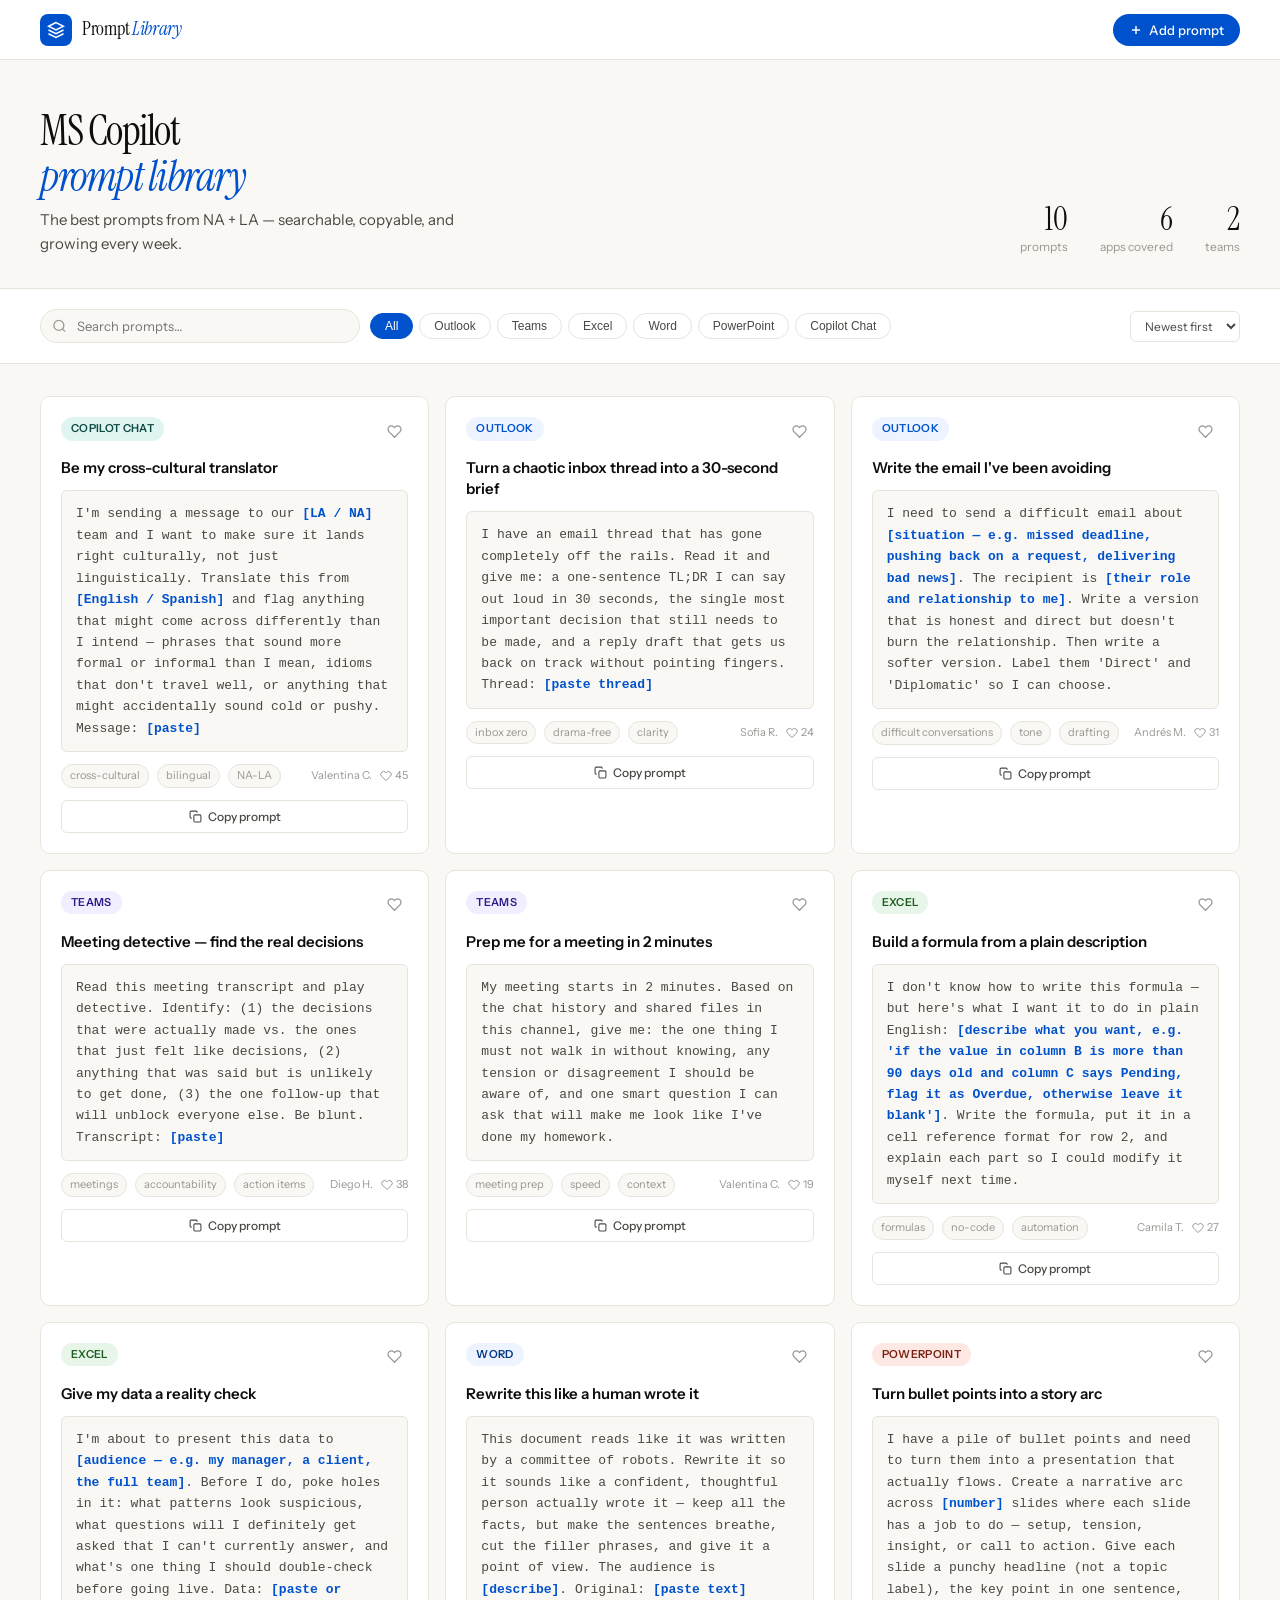
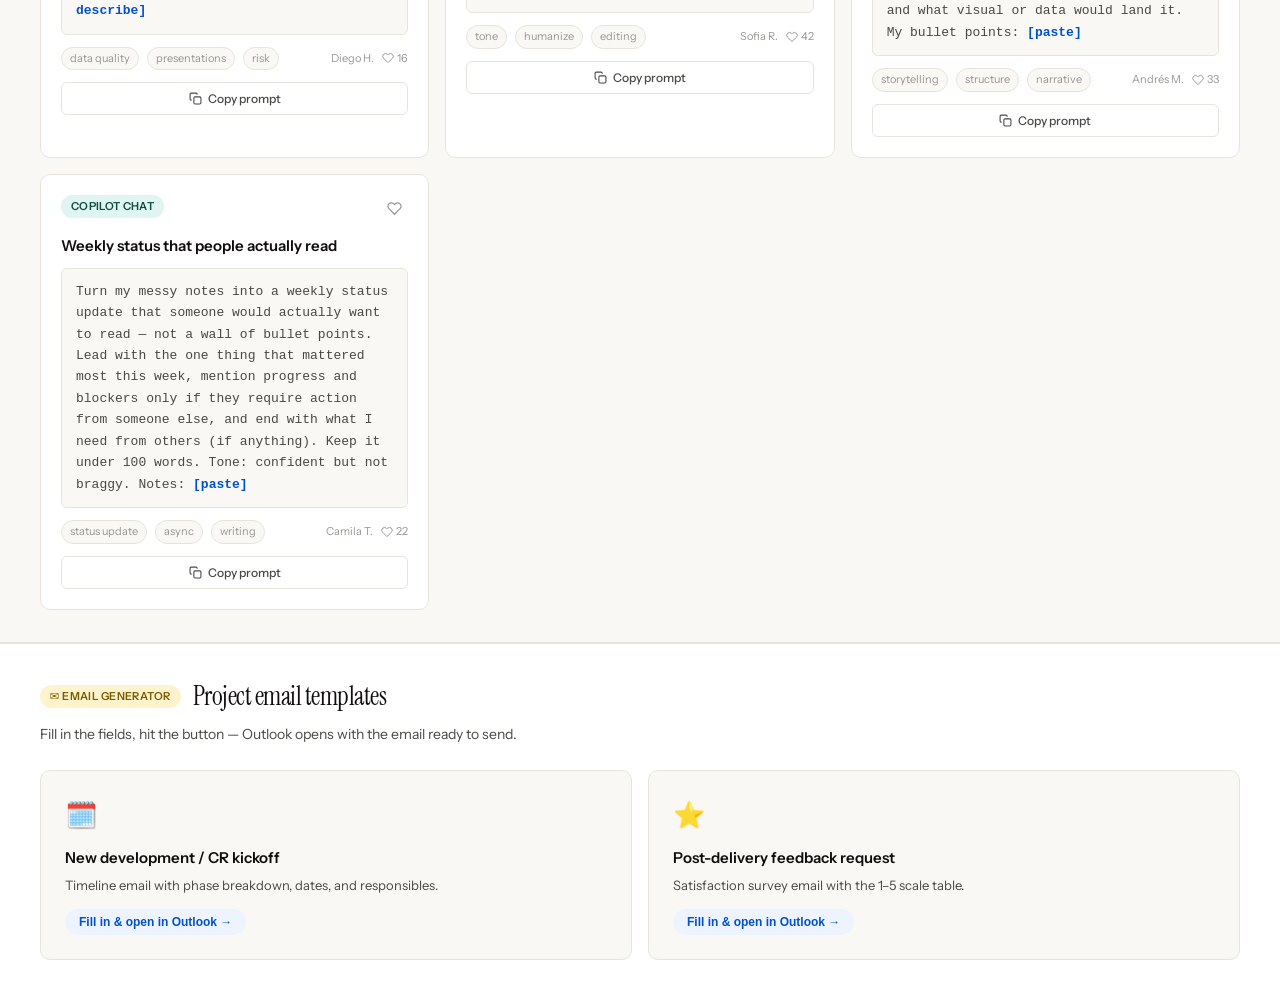
==== index.html @ 6ab53469 "Add files via upload" ====
<!DOCTYPE html>
<html lang="en">
<head>
<meta charset="UTF-8"/>
<meta name="viewport" content="width=device-width, initial-scale=1.0"/>
<title>Copilot Prompt Library</title>
<link rel="preconnect" href="https://fonts.googleapis.com"/>
<link href="https://fonts.googleapis.com/css2?family=Instrument+Serif:ital@0;1&family=Instrument+Sans:wght@400;500;600&display=swap" rel="stylesheet"/>
<style>
*,*::before,*::after{box-sizing:border-box;margin:0;padding:0}

:root{
  --ink:#0F0E0C;
  --ink2:#4A4844;
  --ink3:#9A9793;
  --paper:#FAF8F4;
  --card:#FFFFFF;
  --line:#E8E4DC;
  --accent:#0052CC;
  --accent-bg:#EEF4FF;
  --yellow:#FFF3CD;
  --yellow-ink:#7A5C00;
  --green:#E8F5E9;
  --green-ink:#1B5E20;
  --coral:#FDE8E4;
  --coral-ink:#7A1E10;
  --teal:#E0F4F1;
  --teal-ink:#0D4A42;
  --purple:#F0EEFF;
  --purple-ink:#2D1B8A;
  --serif:'Instrument Serif',Georgia,serif;
  --sans:'Instrument Sans',system-ui,sans-serif;
  --r:10px;
}

body{font-family:var(--sans);background:var(--paper);color:var(--ink);min-height:100vh;font-size:15px;line-height:1.6}

/* TOP BAR */
.topbar{
  display:flex;align-items:center;justify-content:space-between;
  padding:0 2.5rem;height:60px;
  background:var(--card);border-bottom:1px solid var(--line);
  position:sticky;top:0;z-index:50;
}
.logo{display:flex;align-items:center;gap:10px}
.logo-icon{
  width:32px;height:32px;background:var(--accent);border-radius:8px;
  display:flex;align-items:center;justify-content:center;
}
.logo-icon svg{width:18px;height:18px;fill:none;stroke:white;stroke-width:2}
.logo-name{font-family:var(--serif);font-size:19px;color:var(--ink);letter-spacing:-0.3px}
.logo-name em{font-style:italic;color:var(--accent)}
.topbar-right{display:flex;align-items:center;gap:10px}
.btn-add{
  display:flex;align-items:center;gap:6px;
  background:var(--accent);color:white;border:none;
  font-family:var(--sans);font-size:13px;font-weight:500;
  padding:8px 16px;border-radius:20px;cursor:pointer;
  transition:opacity 0.15s;
}
.btn-add:hover{opacity:0.88}
.btn-add svg{width:14px;height:14px;stroke:white;fill:none;stroke-width:2.5}

/* HERO */
.hero{
  padding:3rem 2.5rem 2rem;
  border-bottom:1px solid var(--line);
  display:flex;align-items:flex-end;justify-content:space-between;gap:2rem;flex-wrap:wrap;
}
.hero-text h1{
  font-family:var(--serif);font-size:42px;font-weight:400;
  color:var(--ink);letter-spacing:-1.5px;line-height:1.1;margin-bottom:8px;
}
.hero-text h1 em{font-style:italic;color:var(--accent)}
.hero-sub{font-size:15px;color:var(--ink2);max-width:460px;line-height:1.6}
.hero-stats{display:flex;gap:2rem;flex-shrink:0}
.stat{text-align:right}
.stat-n{font-family:var(--serif);font-size:32px;color:var(--ink);line-height:1}
.stat-l{font-size:12px;color:var(--ink3);margin-top:2px}

/* FILTERS */
.filters{
  display:flex;align-items:center;gap:10px;flex-wrap:wrap;
  padding:1.25rem 2.5rem;border-bottom:1px solid var(--line);
  background:var(--card);position:sticky;top:60px;z-index:40;
}
.search-wrap{position:relative;flex:1;min-width:200px;max-width:320px}
.search-wrap svg{position:absolute;left:12px;top:50%;transform:translateY(-50%);width:15px;height:15px;stroke:var(--ink3);fill:none;stroke-width:2;pointer-events:none}
.search-wrap input{
  width:100%;padding:8px 12px 8px 36px;
  background:var(--paper);border:1px solid var(--line);border-radius:20px;
  font-family:var(--sans);font-size:13px;color:var(--ink);outline:none;
  transition:border-color 0.15s;
}
.search-wrap input:focus{border-color:var(--accent)}
.filter-chips{display:flex;gap:6px;flex-wrap:wrap}
.chip{
  font-size:12px;font-weight:500;padding:5px 14px;border-radius:20px;
  border:1px solid var(--line);background:var(--card);color:var(--ink2);
  cursor:pointer;transition:all 0.12s;white-space:nowrap;
}
.chip:hover{border-color:var(--accent);color:var(--accent)}
.chip.active{background:var(--accent);color:white;border-color:var(--accent)}
.sort-wrap{margin-left:auto}
.sort-wrap select{
  font-family:var(--sans);font-size:12px;color:var(--ink2);
  border:1px solid var(--line);background:var(--card);
  padding:6px 10px;border-radius:6px;cursor:pointer;outline:none;
}

/* GRID */
.grid-wrap{padding:2rem 2.5rem}
.grid{display:grid;grid-template-columns:repeat(auto-fill,minmax(300px,1fr));gap:16px}
.empty{grid-column:1/-1;text-align:center;padding:4rem;color:var(--ink3);font-size:14px}

/* CARD */
.card{
  background:var(--card);border:1px solid var(--line);border-radius:var(--r);
  padding:1.25rem;display:flex;flex-direction:column;gap:12px;
  transition:border-color 0.15s,box-shadow 0.15s;
  animation:cardIn 0.25s ease both;
}
@keyframes cardIn{from{opacity:0;transform:translateY(8px)}to{opacity:1;transform:translateY(0)}}
.card:hover{border-color:#C5BFB5;box-shadow:0 4px 16px rgba(0,0,0,0.06)}

.card-top{display:flex;align-items:flex-start;justify-content:space-between;gap:8px}
.card-app{
  display:inline-flex;align-items:center;gap:5px;
  font-size:11px;font-weight:600;padding:3px 10px;border-radius:20px;
  letter-spacing:0.03em;text-transform:uppercase;
}
.card-actions{display:flex;gap:4px}
.icon-btn{
  width:28px;height:28px;border:none;background:none;cursor:pointer;border-radius:6px;
  display:flex;align-items:center;justify-content:center;color:var(--ink3);
  transition:background 0.12s,color 0.12s;
}
.icon-btn:hover{background:var(--paper);color:var(--ink)}
.icon-btn svg{width:15px;height:15px;stroke:currentColor;fill:none;stroke-width:2}
.icon-btn.liked svg{stroke:#E24B4A;fill:#E24B4A}

.card-title{font-size:15px;font-weight:600;color:var(--ink);line-height:1.4}

.prompt-box{
  background:var(--paper);border:1px solid var(--line);border-radius:6px;
  padding:12px 14px;font-size:13px;color:var(--ink2);line-height:1.65;
  font-family:'Courier New',monospace;position:relative;
}
.prompt-box .highlight{color:var(--accent);font-weight:600}

.card-meta{display:flex;align-items:center;gap:8px;flex-wrap:wrap}
.tag{font-size:11px;padding:2px 8px;border-radius:20px;background:var(--paper);color:var(--ink3);border:1px solid var(--line)}
.card-author{font-size:11px;color:var(--ink3);margin-left:auto}
.likes-count{font-size:11px;color:var(--ink3);display:flex;align-items:center;gap:3px}
.likes-count svg{width:12px;height:12px;stroke:var(--ink3);fill:none;stroke-width:2}

.copy-btn{
  width:100%;padding:8px;border:1px solid var(--line);background:none;
  font-family:var(--sans);font-size:12px;font-weight:500;color:var(--ink2);
  border-radius:6px;cursor:pointer;transition:all 0.12s;
  display:flex;align-items:center;justify-content:center;gap:6px;
}
.copy-btn:hover{background:var(--accent);color:white;border-color:var(--accent)}
.copy-btn svg{width:13px;height:13px;stroke:currentColor;fill:none;stroke-width:2}
.copy-btn.copied{background:var(--green);color:var(--green-ink);border-color:#A5D6A7}

/* APP COLORS */
.app-outlook{background:#EEF4FF;color:#0052CC}
.app-teams{background:#F0EEFF;color:#2D1B8A}
.app-excel{background:#E8F5E9;color:#1B5E20}
.app-word{background:#EEF4FF;color:#003580}
.app-copilot{background:var(--teal);color:var(--teal-ink)}
.app-powerpoint{background:var(--coral);color:var(--coral-ink)}

/* MODAL */
.overlay{
  display:none;position:fixed;inset:0;background:rgba(0,0,0,0.35);
  z-index:200;align-items:center;justify-content:center;padding:2rem;
}
.overlay.open{display:flex}
.modal{
  background:var(--card);border-radius:14px;padding:2rem;
  width:100%;max-width:540px;max-height:90vh;overflow-y:auto;
  animation:cardIn 0.2s ease;
}
.modal-header{display:flex;justify-content:space-between;align-items:flex-start;margin-bottom:1.5rem}
.modal-header h2{font-family:var(--serif);font-size:24px;font-weight:400;letter-spacing:-0.5px}
.close-btn{width:32px;height:32px;border:none;background:var(--paper);border-radius:8px;cursor:pointer;font-size:18px;color:var(--ink3);display:flex;align-items:center;justify-content:center}
.close-btn:hover{color:var(--ink)}
.form-row{margin-bottom:1rem}
.form-row label{display:block;font-size:12px;font-weight:600;color:var(--ink2);margin-bottom:5px;text-transform:uppercase;letter-spacing:0.05em}
.form-row input,.form-row select,.form-row textarea{
  width:100%;padding:10px 14px;
  border:1px solid var(--line);border-radius:8px;
  font-family:var(--sans);font-size:14px;color:var(--ink);
  background:var(--paper);outline:none;transition:border-color 0.15s;
}
.form-row input:focus,.form-row select:focus,.form-row textarea:focus{border-color:var(--accent)}
.form-row textarea{min-height:100px;resize:vertical;font-family:'Courier New',monospace;font-size:13px}
.form-hint{font-size:11px;color:var(--ink3);margin-top:4px}
.modal-footer{display:flex;justify-content:flex-end;gap:10px;margin-top:1.5rem}
.btn-cancel{background:none;border:1px solid var(--line);color:var(--ink2);font-family:var(--sans);font-size:13px;padding:9px 18px;border-radius:8px;cursor:pointer}
.btn-cancel:hover{background:var(--paper)}
.btn-submit{background:var(--accent);color:white;border:none;font-family:var(--sans);font-size:13px;font-weight:500;padding:9px 22px;border-radius:8px;cursor:pointer}
.btn-submit:hover{opacity:0.88}

/* EMAIL GENERATOR SECTION */
.gen-section{padding:2rem 2.5rem;border-top:2px solid var(--line);background:var(--card)}
.gen-header{display:flex;align-items:center;gap:12px;margin-bottom:6px}
.gen-badge{font-size:11px;font-weight:600;background:#FFF3CD;color:#7A5C00;padding:3px 10px;border-radius:20px;letter-spacing:0.04em;text-transform:uppercase}
.gen-header h2{font-family:var(--serif);font-size:26px;font-weight:400;letter-spacing:-0.5px}
.gen-sub{font-size:14px;color:var(--ink2);margin-bottom:1.5rem;max-width:560px}
.gen-cards{display:grid;grid-template-columns:repeat(auto-fit,minmax(260px,1fr));gap:16px}
.gen-card{border:1px solid var(--line);border-radius:10px;padding:1.5rem;cursor:pointer;transition:all 0.15s;background:var(--paper)}
.gen-card:hover{border-color:var(--accent);background:var(--accent-bg)}
.gen-card-icon{font-size:26px;margin-bottom:10px}
.gen-card-title{font-size:15px;font-weight:600;color:var(--ink);margin-bottom:5px}
.gen-card-desc{font-size:13px;color:var(--ink2);line-height:1.55;margin-bottom:14px}
.gen-trigger{display:inline-flex;align-items:center;gap:6px;font-size:12px;font-weight:600;color:var(--accent);background:var(--accent-bg);border:none;padding:6px 14px;border-radius:20px;cursor:pointer}
.wizard-steps{display:flex;gap:6px;margin-bottom:1.5rem}
.wstep{flex:1;height:3px;border-radius:3px;background:var(--line);transition:background 0.2s}
.wstep.done{background:var(--accent)}
.wstep.active{background:var(--accent);opacity:0.55}
.step-panel{display:none}.step-panel.active{display:block}
.step-label{font-size:11px;font-weight:600;color:var(--ink3);text-transform:uppercase;letter-spacing:0.06em;margin-bottom:1rem}
.days-grid{display:grid;grid-template-columns:repeat(2,1fr);gap:10px;margin-bottom:1rem}
.days-row{display:flex;flex-direction:column;gap:4px}
.days-row label{font-size:12px;font-weight:600;color:var(--ink2)}
.days-row input,.wiz-input{padding:8px 12px;border:1px solid var(--line);border-radius:8px;font-family:var(--sans);font-size:14px;color:var(--ink);background:var(--paper);outline:none;width:100%}
.days-row input:focus,.wiz-input:focus{border-color:var(--accent)}
.preview-box{background:var(--paper);border:1px solid var(--line);border-radius:8px;padding:1.25rem;font-size:12px;line-height:1.75;color:var(--ink2);max-height:300px;overflow-y:auto;white-space:pre-wrap;font-family:'Courier New',monospace}
.wiz-nav{display:flex;justify-content:space-between;align-items:center;margin-top:1.25rem;gap:8px}
.btn-back{background:none;border:1px solid var(--line);color:var(--ink2);font-family:var(--sans);font-size:13px;padding:8px 16px;border-radius:8px;cursor:pointer}
.btn-next{background:var(--accent);color:white;border:none;font-family:var(--sans);font-size:13px;font-weight:500;padding:8px 20px;border-radius:8px;cursor:pointer}
.btn-copy-email{background:#1D6F42;color:white;border:none;font-family:var(--sans);font-size:13px;font-weight:500;padding:8px 20px;border-radius:8px;cursor:pointer;display:flex;align-items:center;gap:6px}
.rgroup{margin-bottom:10px}
.rgroup label{font-size:12px;font-weight:600;color:var(--ink2);display:block;margin-bottom:4px}
.rgroup input{width:100%;padding:8px 12px;border:1px solid var(--line);border-radius:8px;font-family:var(--sans);font-size:13px;color:var(--ink);background:var(--paper);outline:none}
.rgroup input:focus{border-color:var(--accent)}
.form-row-inline{display:grid;grid-template-columns:1fr 1fr;gap:10px}
@media(max-width:640px){
  .topbar,.hero,.filters,.grid-wrap,.gen-section{padding-left:1.25rem;padding-right:1.25rem}
  .hero-stats{display:none}
  .hero-text h1{font-size:30px}
}
</style>
</head>
<body>

<!-- TOP BAR -->
<header class="topbar">
  <div class="logo">
    <div class="logo-icon">
      <svg viewBox="0 0 24 24"><path d="M12 2L2 7l10 5 10-5-10-5zM2 17l10 5 10-5M2 12l10 5 10-5"/></svg>
    </div>
    <span class="logo-name">Prompt <em>Library</em></span>
  </div>
  <div class="topbar-right">
    <button class="btn-add" id="add-btn">
      <svg viewBox="0 0 24 24"><line x1="12" y1="5" x2="12" y2="19"/><line x1="5" y1="12" x2="19" y2="12"/></svg>
      Add prompt
    </button>
  </div>
</header>

<!-- HERO -->
<div class="hero">
  <div class="hero-text">
    <h1>MS Copilot<br><em>prompt library</em></h1>
    <p class="hero-sub">The best prompts from NA + LA — searchable, copyable, and growing every week.</p>
  </div>
  <div class="hero-stats">
    <div class="stat"><div class="stat-n" id="stat-total">0</div><div class="stat-l">prompts</div></div>
    <div class="stat"><div class="stat-n" id="stat-apps">6</div><div class="stat-l">apps covered</div></div>
    <div class="stat"><div class="stat-n" id="stat-team">2</div><div class="stat-l">teams</div></div>
  </div>
</div>

<!-- FILTERS -->
<div class="filters">
  <div class="search-wrap">
    <svg viewBox="0 0 24 24"><circle cx="11" cy="11" r="8"/><line x1="21" y1="21" x2="16.65" y2="16.65"/></svg>
    <input type="text" id="search" placeholder="Search prompts…"/>
  </div>
  <div class="filter-chips" id="chips">
    <button class="chip active" data-filter="all">All</button>
    <button class="chip" data-filter="Outlook">Outlook</button>
    <button class="chip" data-filter="Teams">Teams</button>
    <button class="chip" data-filter="Excel">Excel</button>
    <button class="chip" data-filter="Word">Word</button>
    <button class="chip" data-filter="PowerPoint">PowerPoint</button>
    <button class="chip" data-filter="Copilot Chat">Copilot Chat</button>
  </div>
  <div class="sort-wrap">
    <select id="sort">
      <option value="newest">Newest first</option>
      <option value="popular">Most liked</option>
    </select>
  </div>
</div>

<!-- GRID -->
<div class="grid-wrap">
  <div class="grid" id="grid"></div>
</div>


<!-- EMAIL GENERATOR -->
<div class="gen-section">
  <div class="gen-header">
    <span class="gen-badge">✉ Email Generator</span>
    <h2>Project email templates</h2>
  </div>
  <p class="gen-sub">Fill in the fields, hit the button — Outlook opens with the email ready to send.</p>
  <div class="gen-cards">
    <div class="gen-card">
      <div class="gen-card-icon">🗓️</div>
      <div class="gen-card-title">New development / CR kickoff</div>
      <div class="gen-card-desc">Timeline email with phase breakdown, dates, and responsibles.</div>
      <button class="gen-trigger" onclick="openEmailForm('kickoff')">Fill in &amp; open in Outlook →</button>
    </div>
    <div class="gen-card">
      <div class="gen-card-icon">⭐</div>
      <div class="gen-card-title">Post-delivery feedback request</div>
      <div class="gen-card-desc">Satisfaction survey email with the 1–5 scale table.</div>
      <button class="gen-trigger" onclick="openEmailForm('feedback')">Fill in &amp; open in Outlook →</button>
    </div>
  </div>
</div>

<!-- EMAIL FORM OVERLAY -->
<div class="overlay" id="email-overlay">
  <div class="modal" style="max-width:600px">
    <div class="modal-header">
      <h2 id="eform-title">Email details</h2>
      <button class="close-btn" onclick="closeEmailForm()">✕</button>
    </div>
    <div id="eform-body"></div>
    <div class="modal-footer" style="justify-content:space-between;align-items:center">
      <span id="eform-hint" style="font-size:12px;color:var(--ink3)">Opens Outlook with the email pre-filled</span>
      <div style="display:flex;gap:8px">
        <button class="btn-cancel" onclick="closeEmailForm()">Cancel</button>
        <button class="btn-submit" id="eform-submit" onclick="launchEmail()">
          <svg viewBox="0 0 24 24" style="width:14px;height:14px;stroke:white;fill:none;stroke-width:2;vertical-align:-2px;margin-right:4px"><path d="M4 4h16c1.1 0 2 .9 2 2v12c0 1.1-.9 2-2 2H4c-1.1 0-2-.9-2-2V6c0-1.1.9-2 2-2z"/><polyline points="22,6 12,13 2,6"/></svg>
          Open in Outlook
        </button>
      </div>
    </div>
  </div>
</div>

<!-- MODAL -->
<div class="overlay" id="overlay">
  <div class="modal">
    <div class="modal-header">
      <h2>Share a prompt</h2>
      <button class="close-btn" id="close-modal">✕</button>
    </div>
    <div class="form-row">
      <label>Title</label>
      <input id="f-title" placeholder="e.g. Summarize long email thread"/>
    </div>
    <div class="form-row">
      <label>App</label>
      <select id="f-app">
        <option>Outlook</option>
        <option>Teams</option>
        <option>Excel</option>
        <option>Word</option>
        <option>PowerPoint</option>
        <option>Copilot Chat</option>
      </select>
    </div>
    <div class="form-row">
      <label>The prompt</label>
      <textarea id="f-prompt" placeholder="Paste or type your prompt here…"></textarea>
      <div class="form-hint">Tip: use [brackets] for the parts others should customize</div>
    </div>
    <div class="form-row">
      <label>Tags (comma separated)</label>
      <input id="f-tags" placeholder="e.g. email, summary, async"/>
    </div>
    <div class="form-row">
      <label>Your name</label>
      <input id="f-author" placeholder="First name or initials"/>
    </div>
    <div class="modal-footer">
      <button class="btn-cancel" id="cancel-btn">Cancel</button>
      <button class="btn-submit" id="submit-btn">Add to library</button>
    </div>
  </div>
</div>

<script>
const APP_CLASSES = {
  'Outlook':'app-outlook','Teams':'app-teams','Excel':'app-excel',
  'Word':'app-word','Copilot Chat':'app-copilot','PowerPoint':'app-powerpoint'
};

let prompts = [
  {id:1,title:"Turn a chaotic inbox thread into a 30-second brief",app:"Outlook",prompt:"I have an email thread that has gone completely off the rails. Read it and give me: a one-sentence TL;DR I can say out loud in 30 seconds, the single most important decision that still needs to be made, and a reply draft that gets us back on track without pointing fingers. Thread: [paste thread]",tags:["inbox zero","drama-free","clarity"],author:"Sofia R.",likes:24,date:"2025-05-15"},
  {id:2,title:"Write the email I've been avoiding",app:"Outlook",prompt:"I need to send a difficult email about [situation — e.g. missed deadline, pushing back on a request, delivering bad news]. The recipient is [their role and relationship to me]. Write a version that is honest and direct but doesn't burn the relationship. Then write a softer version. Label them 'Direct' and 'Diplomatic' so I can choose.",tags:["difficult conversations","tone","drafting"],author:"Andrés M.",likes:31,date:"2025-05-14"},
  {id:3,title:"Meeting detective — find the real decisions",app:"Teams",prompt:"Read this meeting transcript and play detective. Identify: (1) the decisions that were actually made vs. the ones that just felt like decisions, (2) anything that was said but is unlikely to get done, (3) the one follow-up that will unblock everyone else. Be blunt. Transcript: [paste]",tags:["meetings","accountability","action items"],author:"Diego H.",likes:38,date:"2025-05-13"},
  {id:4,title:"Prep me for a meeting in 2 minutes",app:"Teams",prompt:"My meeting starts in 2 minutes. Based on the chat history and shared files in this channel, give me: the one thing I must not walk in without knowing, any tension or disagreement I should be aware of, and one smart question I can ask that will make me look like I've done my homework.",tags:["meeting prep","speed","context"],author:"Valentina C.",likes:19,date:"2025-05-12"},
  {id:5,title:"Build a formula from a plain description",app:"Excel",prompt:"I don't know how to write this formula — but here's what I want it to do in plain English: [describe what you want, e.g. 'if the value in column B is more than 90 days old and column C says Pending, flag it as Overdue, otherwise leave it blank']. Write the formula, put it in a cell reference format for row 2, and explain each part so I could modify it myself next time.",tags:["formulas","no-code","automation"],author:"Camila T.",likes:27,date:"2025-05-11"},
  {id:6,title:"Give my data a reality check",app:"Excel",prompt:"I'm about to present this data to [audience — e.g. my manager, a client, the full team]. Before I do, poke holes in it: what patterns look suspicious, what questions will I definitely get asked that I can't currently answer, and what's one thing I should double-check before going live. Data: [paste or describe]",tags:["data quality","presentations","risk"],author:"Diego H.",likes:16,date:"2025-05-10"},
  {id:7,title:"Rewrite this like a human wrote it",app:"Word",prompt:"This document reads like it was written by a committee of robots. Rewrite it so it sounds like a confident, thoughtful person actually wrote it — keep all the facts, but make the sentences breathe, cut the filler phrases, and give it a point of view. The audience is [describe]. Original: [paste text]",tags:["tone","humanize","editing"],author:"Sofia R.",likes:42,date:"2025-05-09"},
  {id:8,title:"Turn bullet points into a story arc",app:"PowerPoint",prompt:"I have a pile of bullet points and need to turn them into a presentation that actually flows. Create a narrative arc across [number] slides where each slide has a job to do — setup, tension, insight, or call to action. Give each slide a punchy headline (not a topic label), the key point in one sentence, and what visual or data would land it. My bullet points: [paste]",tags:["storytelling","structure","narrative"],author:"Andrés M.",likes:33,date:"2025-05-08"},
  {id:9,title:"Be my cross-cultural translator",app:"Copilot Chat",prompt:"I'm sending a message to our [LA / NA] team and I want to make sure it lands right culturally, not just linguistically. Translate this from [English / Spanish] and flag anything that might come across differently than I intend — phrases that sound more formal or informal than I mean, idioms that don't travel well, or anything that might accidentally sound cold or pushy. Message: [paste]",tags:["cross-cultural","bilingual","NA-LA"],author:"Valentina C.",likes:45,date:"2025-05-16"},
  {id:10,title:"Weekly status that people actually read",app:"Copilot Chat",prompt:"Turn my messy notes into a weekly status update that someone would actually want to read — not a wall of bullet points. Lead with the one thing that mattered most this week, mention progress and blockers only if they require action from someone else, and end with what I need from others (if anything). Keep it under 100 words. Tone: confident but not braggy. Notes: [paste]",tags:["status update","async","writing"],author:"Camila T.",likes:22,date:"2025-05-07"},
];

let liked = new Set();
let activeFilter = 'all';
let searchQuery = '';
let sortOrder = 'newest';
let nextId = 100;

function appClass(app){ return APP_CLASSES[app] || 'app-copilot'; }

function highlightPrompt(text){
  return text.replace(/\[([^\]]+)\]/g, '<span class="highlight">[$1]</span>');
}

function filtered(){
  let list = [...prompts];
  if(activeFilter !== 'all') list = list.filter(p => p.app === activeFilter);
  if(searchQuery){
    const q = searchQuery.toLowerCase();
    list = list.filter(p =>
      p.title.toLowerCase().includes(q) ||
      p.prompt.toLowerCase().includes(q) ||
      p.tags.some(t => t.toLowerCase().includes(q)) ||
      p.app.toLowerCase().includes(q)
    );
  }
  if(sortOrder === 'popular') list.sort((a,b) => b.likes - a.likes);
  else list.sort((a,b) => new Date(b.date) - new Date(a.date));
  return list;
}

function render(){
  const list = filtered();
  const grid = document.getElementById('grid');
  document.getElementById('stat-total').textContent = prompts.length;

  if(!list.length){
    grid.innerHTML = '<div class="empty">No prompts found. Try a different search or filter — or add your own!</div>';
    return;
  }

  grid.innerHTML = list.map((p,i) => `
    <div class="card" style="animation-delay:${i*30}ms">
      <div class="card-top">
        <span class="card-app ${appClass(p.app)}">${p.app}</span>
        <div class="card-actions">
          <button class="icon-btn ${liked.has(p.id)?'liked':''}" onclick="toggleLike(${p.id})" title="Like">
            <svg viewBox="0 0 24 24"><path d="M20.84 4.61a5.5 5.5 0 0 0-7.78 0L12 5.67l-1.06-1.06a5.5 5.5 0 0 0-7.78 7.78l1.06 1.06L12 21.23l7.78-7.78 1.06-1.06a5.5 5.5 0 0 0 0-7.78z"/></svg>
          </button>
        </div>
      </div>
      <div class="card-title">${p.title}</div>
      <div class="prompt-box">${highlightPrompt(p.prompt)}</div>
      <div class="card-meta">
        ${p.tags.map(t=>`<span class="tag">${t}</span>`).join('')}
        <span class="card-author">${p.author}</span>
        <span class="likes-count"><svg viewBox="0 0 24 24"><path d="M20.84 4.61a5.5 5.5 0 0 0-7.78 0L12 5.67l-1.06-1.06a5.5 5.5 0 0 0-7.78 7.78l1.06 1.06L12 21.23l7.78-7.78 1.06-1.06a5.5 5.5 0 0 0 0-7.78z"/></svg>${p.likes}</span>
      </div>
      <button class="copy-btn" id="copy-${p.id}" onclick="copyPrompt(${p.id})">
        <svg viewBox="0 0 24 24"><rect x="9" y="9" width="13" height="13" rx="2"/><path d="M5 15H4a2 2 0 0 1-2-2V4a2 2 0 0 1 2-2h9a2 2 0 0 1 2 2v1"/></svg>
        Copy prompt
      </button>
    </div>
  `).join('');
}

function toggleLike(id){
  const p = prompts.find(x=>x.id===id);
  if(!p) return;
  if(liked.has(id)){ liked.delete(id); p.likes--; }
  else { liked.add(id); p.likes++; }
  render();
}

function copyPrompt(id){
  const p = prompts.find(x=>x.id===id);
  if(!p) return;
  navigator.clipboard.writeText(p.prompt).catch(()=>{});
  const btn = document.getElementById('copy-'+id);
  if(btn){
    btn.classList.add('copied');
    btn.innerHTML = '<svg viewBox="0 0 24 24" style="width:13px;height:13px;stroke:currentColor;fill:none;stroke-width:2"><polyline points="20 6 9 17 4 12"/></svg> Copied!';
    setTimeout(()=>{ btn.classList.remove('copied'); btn.innerHTML = '<svg viewBox="0 0 24 24" style="width:13px;height:13px;stroke:currentColor;fill:none;stroke-width:2"><rect x="9" y="9" width="13" height="13" rx="2"/><path d="M5 15H4a2 2 0 0 1-2-2V4a2 2 0 0 1 2-2h9a2 2 0 0 1 2 2v1"/></svg> Copy prompt'; }, 2000);
  }
}

// FILTERS
document.getElementById('chips').addEventListener('click', e=>{
  const chip = e.target.closest('.chip');
  if(!chip) return;
  document.querySelectorAll('.chip').forEach(c=>c.classList.remove('active'));
  chip.classList.add('active');
  activeFilter = chip.dataset.filter;
  render();
});

document.getElementById('search').addEventListener('input', e=>{
  searchQuery = e.target.value;
  render();
});

document.getElementById('sort').addEventListener('change', e=>{
  sortOrder = e.target.value;
  render();
});

// MODAL
function openModal(){ document.getElementById('overlay').classList.add('open'); }
function closeModal(){ document.getElementById('overlay').classList.remove('open'); }

document.getElementById('add-btn').addEventListener('click', openModal);
document.getElementById('close-modal').addEventListener('click', closeModal);
document.getElementById('cancel-btn').addEventListener('click', closeModal);
document.getElementById('overlay').addEventListener('click', e=>{ if(e.target===document.getElementById('overlay')) closeModal(); });

document.getElementById('submit-btn').addEventListener('click', ()=>{
  const title = document.getElementById('f-title').value.trim();
  const prompt = document.getElementById('f-prompt').value.trim();
  if(!title || !prompt) return;
  const tags = document.getElementById('f-tags').value.split(',').map(t=>t.trim()).filter(Boolean);
  prompts.unshift({
    id: nextId++,
    title,
    app: document.getElementById('f-app').value,
    prompt,
    tags,
    author: document.getElementById('f-author').value.trim() || 'Anonymous',
    likes: 0,
    date: new Date().toISOString().split('T')[0]
  });
  ['f-title','f-prompt','f-tags','f-author'].forEach(id=>{ document.getElementById(id).value=''; });
  closeModal();
  activeFilter = 'all';
  sortOrder = 'newest';
  document.querySelectorAll('.chip').forEach(c=>c.classList.toggle('active', c.dataset.filter==='all'));
  document.getElementById('sort').value = 'newest';
  render();
});

render();


// ── EMAIL FORM ────────────────────────────────────────────────────────────────
let eformType = null;

function openEmailForm(type){
  eformType = type;
  const overlay = document.getElementById('email-overlay');
  const body = document.getElementById('eform-body');
  document.getElementById('eform-title').textContent = type === 'kickoff'
    ? '🗓 New development / CR kickoff'
    : '⭐ Post-delivery feedback request';

  if(type === 'kickoff'){
    body.innerHTML = `
      <div style="display:grid;grid-template-columns:1fr 1fr;gap:10px;margin-bottom:10px">
        <div class="rgroup" style="grid-column:1/-1">
          <label>Project / CR name</label>
          <input class="wiz-input" id="e-proj" placeholder="e.g. PE Documentary Customers E2E Conciliation Tool"/>
        </div>
        <div class="rgroup" style="grid-column:1/-1">
          <label>To (recipient email)</label>
          <input class="wiz-input" id="e-to" type="email" placeholder="team@company.com"/>
        </div>
        <div class="rgroup" style="grid-column:1/-1">
          <label>Availability contact (who they should confirm to)</label>
          <input class="wiz-input" id="e-contact" placeholder="e.g. @Marin, Sofia"/>
        </div>
      </div>
      <div style="border-top:1px solid var(--line);padding-top:12px;margin-bottom:10px">
        <div style="font-size:11px;font-weight:600;color:var(--ink3);text-transform:uppercase;letter-spacing:0.05em;margin-bottom:10px">Phase durations & start date</div>
        <div style="display:grid;grid-template-columns:1fr 1fr;gap:10px;margin-bottom:10px">
          <div class="rgroup"><label>🟣 Design (days)</label><input class="wiz-input" id="e-des" type="number" min="0" value="2"/></div>
          <div class="rgroup"><label>🔵 Dev / SIT (days)</label><input class="wiz-input" id="e-dev" type="number" min="0" value="5"/></div>
          <div class="rgroup"><label>🟠 UAT (days)</label><input class="wiz-input" id="e-uat" type="number" min="0" value="5"/></div>
          <div class="rgroup"><label>🟢 Production (days)</label><input class="wiz-input" id="e-prod" type="number" min="0" value="2"/></div>
        </div>
        <div class="rgroup"><label>Start date</label><input class="wiz-input" id="e-start" type="date"/></div>
      </div>
      <div style="border-top:1px solid var(--line);padding-top:12px">
        <div style="font-size:11px;font-weight:600;color:var(--ink3);text-transform:uppercase;letter-spacing:0.05em;margin-bottom:10px">Responsibles</div>
        <div style="display:grid;grid-template-columns:1fr 1fr;gap:10px">
          <div class="rgroup"><label>Design owner</label><input class="wiz-input" id="e-r-des" placeholder="@Name"/></div>
          <div class="rgroup"><label>Dev / SIT owner</label><input class="wiz-input" id="e-r-dev" placeholder="Name"/></div>
          <div class="rgroup"><label>UAT owner</label><input class="wiz-input" id="e-r-uat" placeholder="@Name"/></div>
          <div class="rgroup"><label>Production owner</label><input class="wiz-input" id="e-r-prod" placeholder="Name"/></div>
        </div>
      </div>`;
  } else {
    body.innerHTML = `
      <div style="display:grid;gap:10px">
        <div class="rgroup">
          <label>To (recipient email)</label>
          <input class="wiz-input" id="e-to" type="email" placeholder="team@company.com"/>
        </div>
        <div class="rgroup">
          <label>Project(s) involved</label>
          <input class="wiz-input" id="e-fproj" placeholder="e.g. Global Reporting EU AV Cuts Change Request"/>
        </div>
        <div class="rgroup">
          <label>Your team / squad name</label>
          <input class="wiz-input" id="e-fteam" placeholder="e.g. OMAR DevOps team"/>
        </div>
        <div class="rgroup">
          <label>Your name (sender)</label>
          <input class="wiz-input" id="e-fsender" placeholder="e.g. Naomi"/>
        </div>
      </div>`;
  }

  // Set today as default start date
  const today = new Date().toISOString().split('T')[0];
  const startEl = document.getElementById('e-start');
  if(startEl) startEl.value = today;

  overlay.classList.add('open');
}

function closeEmailForm(){
  document.getElementById('email-overlay').classList.remove('open');
}

document.getElementById('email-overlay').addEventListener('click', e=>{
  if(e.target === document.getElementById('email-overlay')) closeEmailForm();
});

// Working day adder from a date input value (YYYY-MM-DD)
function addWorkingDays(dateStr, n){
  const d = new Date(dateStr + 'T12:00:00');
  let added = 0;
  while(added < n){
    d.setDate(d.getDate()+1);
    if(d.getDay() !== 0 && d.getDay() !== 6) added++;
  }
  return d;
}

function fmtDate(d){
  const days = ['Sun','Mon','Tue','Wed','Thu','Fri','Sat'];
  const months = ['Jan','Feb','Mar','Apr','May','Jun','Jul','Aug','Sep','Oct','Nov','Dec'];
  const day = d.getDate();
  const sfx = (v => { const s=['th','st','nd','rd']; const r=v%100; return v+(s[(r-20)%10]||s[r]||s[0]); })(day);
  return `${days[d.getDay()]} ${months[d.getMonth()]} ${sfx}`;
}

function dateRange(startStr, numDays){
  const s = new Date(startStr + 'T12:00:00');
  if(numDays <= 1) return fmtDate(s);
  const e = addWorkingDays(startStr, numDays - 1);
  return `${fmtDate(s)} → ${fmtDate(e)}`;
}

function nextPhaseStart(startStr, numDays){
  return addWorkingDays(startStr, numDays);
}

function launchEmail(){
  const to = (document.getElementById('e-to')?.value || '').trim();

  if(eformType === 'kickoff'){
    const proj    = document.getElementById('e-proj')?.value.trim()  || '[Project name]';
    const contact = document.getElementById('e-contact')?.value.trim() || '[Contact]';
    const des     = parseInt(document.getElementById('e-des')?.value)  || 2;
    const dev     = parseInt(document.getElementById('e-dev')?.value)  || 5;
    const uat     = parseInt(document.getElementById('e-uat')?.value)  || 5;
    const prod    = parseInt(document.getElementById('e-prod')?.value) || 2;
    const startVal= document.getElementById('e-start')?.value;
    const rDes    = document.getElementById('e-r-des')?.value.trim()  || '[Design owner]';
    const rDev    = document.getElementById('e-r-dev')?.value.trim()  || '[Dev owner]';
    const rUat    = document.getElementById('e-r-uat')?.value.trim()  || '[UAT owner]';
    const rProd   = document.getElementById('e-r-prod')?.value.trim() || '[Prod owner]';

    // Calculate phase date ranges
    const startDate = startVal;
    const desRange  = dateRange(startDate, des);
    const devStartD = nextPhaseStart(startDate, des);
    const devStartS = devStartD.toISOString().split('T')[0];
    const devRange  = dateRange(devStartS, dev);
    const uatStartD = nextPhaseStart(devStartS, dev);
    const uatStartS = uatStartD.toISOString().split('T')[0];
    const uatRange  = dateRange(uatStartS, uat);
    const prodStartD= nextPhaseStart(uatStartS, uat);
    const prodStartS= prodStartD.toISOString().split('T')[0];
    const prodRange = dateRange(prodStartS, prod);
    const uatEndD   = addWorkingDays(uatStartS, uat - 1);
    const prodEndD  = addWorkingDays(prodStartS, prod - 1);

    const subject = `New Development — ${proj} | Timeline & Availability Confirmation`;
    const body = `Hello,

Below you will find the estimation for the New Development of ${proj}. Please take into account the dates mentioned in the following table and confirm the availability of the team. In case you will not have availability in the proposed dates, please confirm to us the best days for your team: ${contact}.

────────────────────────────────────────────────
  PHASE TIMELINE
────────────────────────────────────────────────
  Design     (${des} day${des>1?'s':''})    ${desRange}     ${rDes}
  Dev / SIT  (${dev} day${dev>1?'s':''})   ${devRange}     ${rDev}
  UAT        (${uat} day${uat>1?'s':''})    ${uatRange}     ${rUat}
  Production (${prod} day${prod>1?'s':''})  ${prodRange}    ${rProd}
────────────────────────────────────────────────

DEPENDENCIES & REQUIREMENTS

• Data ready for Dev/SIT by ${fmtDate(new Date(startDate+'T12:00:00'))}: Data must be available in L6P for SIT & Approvals received. REQUIRED TO START. Owner: ${rDes}

• Development completed by ${fmtDate(devStartD)}: Owner: ${rDev}

• Data ready for UAT by ${fmtDate(uatStartD)}: Data must be available in L6P & Portals for UAT. Must be enough for stress testing and multiple runs. Owner: ${rUat}

• Team available for testing & validation (${fmtDate(uatStartD)} to ${fmtDate(uatEndD)}): Team must be available to create data and validate the results during the UAT phase. Owners: ${rDev} & ${rUat}

• Approval of UAT by ${fmtDate(uatEndD)}: Approval is required to migrate to the next phase. Owner: ${rUat}

• Migration to Production: ${prodRange}. Date must be confirmed and approved by the business. Owner: ${rProd}

Please note that any delay during the UAT phase will lead to a change of the dates proposed and a new CPS will be sent.

Best regards`;

    openOutlook(to, subject, body);

  } else {
    const proj   = document.getElementById('e-fproj')?.value.trim()   || '[Project name]';
    const team   = document.getElementById('e-fteam')?.value.trim()   || '[Team name]';
    const sender = document.getElementById('e-fsender')?.value.trim() || '[Your name]';

    const subject = `Feedback Request — ${proj}`;
    const body = `Hello,

What you need to know:
You are receiving this email because you were working with the ${team} in the past weeks. The purpose of this message is to request your feedback on the deliverables you were involved in.

What you need to do:
Please reply to this email with your feedback on the service we provided. We are looking to continuously improve, and your opinion is crucial.

Each question uses a satisfaction scale:
1 = unsatisfied  |  2 = not satisfied  |  3 = neutral  |  4 = satisfied  |  5 = very satisfied

If your score is between 1–3, please add a comment providing more details.

Project(s) involved: ${proj}

────────────────────────────────────────────────────────────────
SATISFACTION SURVEY
────────────────────────────────────────────────────────────────
Question                                        Scale (1–5)   Comments
────────────────────────────────────────────────────────────────
How satisfied are you with the communication
with the DevOps team?                           ___________   ___________________

How satisfied are you with the Mapping &
Matching sessions?                              ___________   ___________________

How satisfied are you with the UAT process
(meeting deadlines, problem solving, etc.)?     ___________   ___________________

How satisfied are you with the final delivery?  ___________   ___________________
────────────────────────────────────────────────────────────────

Other Comments:
What are the best aspects you can identify during the whole process of developing and implementing a Change Request or new automation?

____________________________________________________________
____________________________________________________________

Thank you for your feedback — it helps us improve every project.

Best regards,
${sender}`;

    openOutlook(to, subject, body);
  }

  closeEmailForm();
}

function openOutlook(to, subject, body){
  const mailto = `mailto:${encodeURIComponent(to)}?subject=${encodeURIComponent(subject)}&body=${encodeURIComponent(body)}`;
  window.location.href = mailto;
}

</script>
</body>
</html>
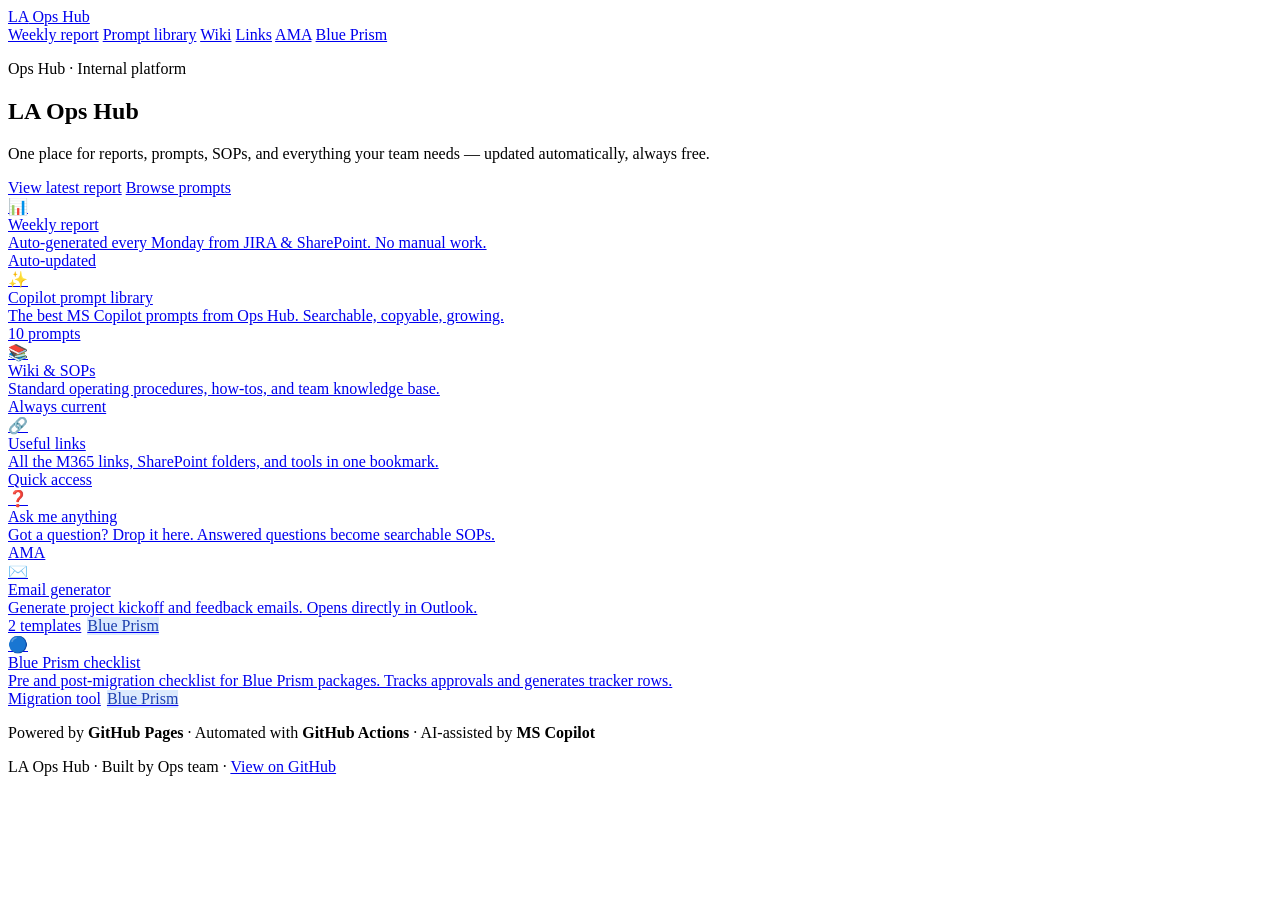
==== commit 5758122d: "Add files via upload" ====
--- a/index.html
+++ b/index.html
@@ -2,793 +2,100 @@
 <html lang="en">
 <head>
 <meta charset="UTF-8"/>
-<meta name="viewport" content="width=device-width, initial-scale=1.0"/>
-<title>Copilot Prompt Library</title>
+<meta name="viewport" content="width=device-width,initial-scale=1"/>
+<title>LA Ops Hub</title>
 <link rel="preconnect" href="https://fonts.googleapis.com"/>
-<link href="https://fonts.googleapis.com/css2?family=Instrument+Serif:ital@0;1&family=Instrument+Sans:wght@400;500;600&display=swap" rel="stylesheet"/>
-<style>
-*,*::before,*::after{box-sizing:border-box;margin:0;padding:0}
-
-:root{
-  --ink:#0F0E0C;
-  --ink2:#4A4844;
-  --ink3:#9A9793;
-  --paper:#FAF8F4;
-  --card:#FFFFFF;
-  --line:#E8E4DC;
-  --accent:#0052CC;
-  --accent-bg:#EEF4FF;
-  --yellow:#FFF3CD;
-  --yellow-ink:#7A5C00;
-  --green:#E8F5E9;
-  --green-ink:#1B5E20;
-  --coral:#FDE8E4;
-  --coral-ink:#7A1E10;
-  --teal:#E0F4F1;
-  --teal-ink:#0D4A42;
-  --purple:#F0EEFF;
-  --purple-ink:#2D1B8A;
-  --serif:'Instrument Serif',Georgia,serif;
-  --sans:'Instrument Sans',system-ui,sans-serif;
-  --r:10px;
-}
-
-body{font-family:var(--sans);background:var(--paper);color:var(--ink);min-height:100vh;font-size:15px;line-height:1.6}
-
-/* TOP BAR */
-.topbar{
-  display:flex;align-items:center;justify-content:space-between;
-  padding:0 2.5rem;height:60px;
-  background:var(--card);border-bottom:1px solid var(--line);
-  position:sticky;top:0;z-index:50;
-}
-.logo{display:flex;align-items:center;gap:10px}
-.logo-icon{
-  width:32px;height:32px;background:var(--accent);border-radius:8px;
-  display:flex;align-items:center;justify-content:center;
-}
-.logo-icon svg{width:18px;height:18px;fill:none;stroke:white;stroke-width:2}
-.logo-name{font-family:var(--serif);font-size:19px;color:var(--ink);letter-spacing:-0.3px}
-.logo-name em{font-style:italic;color:var(--accent)}
-.topbar-right{display:flex;align-items:center;gap:10px}
-.btn-add{
-  display:flex;align-items:center;gap:6px;
-  background:var(--accent);color:white;border:none;
-  font-family:var(--sans);font-size:13px;font-weight:500;
-  padding:8px 16px;border-radius:20px;cursor:pointer;
-  transition:opacity 0.15s;
-}
-.btn-add:hover{opacity:0.88}
-.btn-add svg{width:14px;height:14px;stroke:white;fill:none;stroke-width:2.5}
-
-/* HERO */
-.hero{
-  padding:3rem 2.5rem 2rem;
-  border-bottom:1px solid var(--line);
-  display:flex;align-items:flex-end;justify-content:space-between;gap:2rem;flex-wrap:wrap;
-}
-.hero-text h1{
-  font-family:var(--serif);font-size:42px;font-weight:400;
-  color:var(--ink);letter-spacing:-1.5px;line-height:1.1;margin-bottom:8px;
-}
-.hero-text h1 em{font-style:italic;color:var(--accent)}
-.hero-sub{font-size:15px;color:var(--ink2);max-width:460px;line-height:1.6}
-.hero-stats{display:flex;gap:2rem;flex-shrink:0}
-.stat{text-align:right}
-.stat-n{font-family:var(--serif);font-size:32px;color:var(--ink);line-height:1}
-.stat-l{font-size:12px;color:var(--ink3);margin-top:2px}
-
-/* FILTERS */
-.filters{
-  display:flex;align-items:center;gap:10px;flex-wrap:wrap;
-  padding:1.25rem 2.5rem;border-bottom:1px solid var(--line);
-  background:var(--card);position:sticky;top:60px;z-index:40;
-}
-.search-wrap{position:relative;flex:1;min-width:200px;max-width:320px}
-.search-wrap svg{position:absolute;left:12px;top:50%;transform:translateY(-50%);width:15px;height:15px;stroke:var(--ink3);fill:none;stroke-width:2;pointer-events:none}
-.search-wrap input{
-  width:100%;padding:8px 12px 8px 36px;
-  background:var(--paper);border:1px solid var(--line);border-radius:20px;
-  font-family:var(--sans);font-size:13px;color:var(--ink);outline:none;
-  transition:border-color 0.15s;
-}
-.search-wrap input:focus{border-color:var(--accent)}
-.filter-chips{display:flex;gap:6px;flex-wrap:wrap}
-.chip{
-  font-size:12px;font-weight:500;padding:5px 14px;border-radius:20px;
-  border:1px solid var(--line);background:var(--card);color:var(--ink2);
-  cursor:pointer;transition:all 0.12s;white-space:nowrap;
-}
-.chip:hover{border-color:var(--accent);color:var(--accent)}
-.chip.active{background:var(--accent);color:white;border-color:var(--accent)}
-.sort-wrap{margin-left:auto}
-.sort-wrap select{
-  font-family:var(--sans);font-size:12px;color:var(--ink2);
-  border:1px solid var(--line);background:var(--card);
-  padding:6px 10px;border-radius:6px;cursor:pointer;outline:none;
-}
-
-/* GRID */
-.grid-wrap{padding:2rem 2.5rem}
-.grid{display:grid;grid-template-columns:repeat(auto-fill,minmax(300px,1fr));gap:16px}
-.empty{grid-column:1/-1;text-align:center;padding:4rem;color:var(--ink3);font-size:14px}
-
-/* CARD */
-.card{
-  background:var(--card);border:1px solid var(--line);border-radius:var(--r);
-  padding:1.25rem;display:flex;flex-direction:column;gap:12px;
-  transition:border-color 0.15s,box-shadow 0.15s;
-  animation:cardIn 0.25s ease both;
-}
-@keyframes cardIn{from{opacity:0;transform:translateY(8px)}to{opacity:1;transform:translateY(0)}}
-.card:hover{border-color:#C5BFB5;box-shadow:0 4px 16px rgba(0,0,0,0.06)}
-
-.card-top{display:flex;align-items:flex-start;justify-content:space-between;gap:8px}
-.card-app{
-  display:inline-flex;align-items:center;gap:5px;
-  font-size:11px;font-weight:600;padding:3px 10px;border-radius:20px;
-  letter-spacing:0.03em;text-transform:uppercase;
-}
-.card-actions{display:flex;gap:4px}
-.icon-btn{
-  width:28px;height:28px;border:none;background:none;cursor:pointer;border-radius:6px;
-  display:flex;align-items:center;justify-content:center;color:var(--ink3);
-  transition:background 0.12s,color 0.12s;
-}
-.icon-btn:hover{background:var(--paper);color:var(--ink)}
-.icon-btn svg{width:15px;height:15px;stroke:currentColor;fill:none;stroke-width:2}
-.icon-btn.liked svg{stroke:#E24B4A;fill:#E24B4A}
-
-.card-title{font-size:15px;font-weight:600;color:var(--ink);line-height:1.4}
-
-.prompt-box{
-  background:var(--paper);border:1px solid var(--line);border-radius:6px;
-  padding:12px 14px;font-size:13px;color:var(--ink2);line-height:1.65;
-  font-family:'Courier New',monospace;position:relative;
-}
-.prompt-box .highlight{color:var(--accent);font-weight:600}
-
-.card-meta{display:flex;align-items:center;gap:8px;flex-wrap:wrap}
-.tag{font-size:11px;padding:2px 8px;border-radius:20px;background:var(--paper);color:var(--ink3);border:1px solid var(--line)}
-.card-author{font-size:11px;color:var(--ink3);margin-left:auto}
-.likes-count{font-size:11px;color:var(--ink3);display:flex;align-items:center;gap:3px}
-.likes-count svg{width:12px;height:12px;stroke:var(--ink3);fill:none;stroke-width:2}
-
-.copy-btn{
-  width:100%;padding:8px;border:1px solid var(--line);background:none;
-  font-family:var(--sans);font-size:12px;font-weight:500;color:var(--ink2);
-  border-radius:6px;cursor:pointer;transition:all 0.12s;
-  display:flex;align-items:center;justify-content:center;gap:6px;
-}
-.copy-btn:hover{background:var(--accent);color:white;border-color:var(--accent)}
-.copy-btn svg{width:13px;height:13px;stroke:currentColor;fill:none;stroke-width:2}
-.copy-btn.copied{background:var(--green);color:var(--green-ink);border-color:#A5D6A7}
-
-/* APP COLORS */
-.app-outlook{background:#EEF4FF;color:#0052CC}
-.app-teams{background:#F0EEFF;color:#2D1B8A}
-.app-excel{background:#E8F5E9;color:#1B5E20}
-.app-word{background:#EEF4FF;color:#003580}
-.app-copilot{background:var(--teal);color:var(--teal-ink)}
-.app-powerpoint{background:var(--coral);color:var(--coral-ink)}
-
-/* MODAL */
-.overlay{
-  display:none;position:fixed;inset:0;background:rgba(0,0,0,0.35);
-  z-index:200;align-items:center;justify-content:center;padding:2rem;
-}
-.overlay.open{display:flex}
-.modal{
-  background:var(--card);border-radius:14px;padding:2rem;
-  width:100%;max-width:540px;max-height:90vh;overflow-y:auto;
-  animation:cardIn 0.2s ease;
-}
-.modal-header{display:flex;justify-content:space-between;align-items:flex-start;margin-bottom:1.5rem}
-.modal-header h2{font-family:var(--serif);font-size:24px;font-weight:400;letter-spacing:-0.5px}
-.close-btn{width:32px;height:32px;border:none;background:var(--paper);border-radius:8px;cursor:pointer;font-size:18px;color:var(--ink3);display:flex;align-items:center;justify-content:center}
-.close-btn:hover{color:var(--ink)}
-.form-row{margin-bottom:1rem}
-.form-row label{display:block;font-size:12px;font-weight:600;color:var(--ink2);margin-bottom:5px;text-transform:uppercase;letter-spacing:0.05em}
-.form-row input,.form-row select,.form-row textarea{
-  width:100%;padding:10px 14px;
-  border:1px solid var(--line);border-radius:8px;
-  font-family:var(--sans);font-size:14px;color:var(--ink);
-  background:var(--paper);outline:none;transition:border-color 0.15s;
-}
-.form-row input:focus,.form-row select:focus,.form-row textarea:focus{border-color:var(--accent)}
-.form-row textarea{min-height:100px;resize:vertical;font-family:'Courier New',monospace;font-size:13px}
-.form-hint{font-size:11px;color:var(--ink3);margin-top:4px}
-.modal-footer{display:flex;justify-content:flex-end;gap:10px;margin-top:1.5rem}
-.btn-cancel{background:none;border:1px solid var(--line);color:var(--ink2);font-family:var(--sans);font-size:13px;padding:9px 18px;border-radius:8px;cursor:pointer}
-.btn-cancel:hover{background:var(--paper)}
-.btn-submit{background:var(--accent);color:white;border:none;font-family:var(--sans);font-size:13px;font-weight:500;padding:9px 22px;border-radius:8px;cursor:pointer}
-.btn-submit:hover{opacity:0.88}
-
-/* EMAIL GENERATOR SECTION */
-.gen-section{padding:2rem 2.5rem;border-top:2px solid var(--line);background:var(--card)}
-.gen-header{display:flex;align-items:center;gap:12px;margin-bottom:6px}
-.gen-badge{font-size:11px;font-weight:600;background:#FFF3CD;color:#7A5C00;padding:3px 10px;border-radius:20px;letter-spacing:0.04em;text-transform:uppercase}
-.gen-header h2{font-family:var(--serif);font-size:26px;font-weight:400;letter-spacing:-0.5px}
-.gen-sub{font-size:14px;color:var(--ink2);margin-bottom:1.5rem;max-width:560px}
-.gen-cards{display:grid;grid-template-columns:repeat(auto-fit,minmax(260px,1fr));gap:16px}
-.gen-card{border:1px solid var(--line);border-radius:10px;padding:1.5rem;cursor:pointer;transition:all 0.15s;background:var(--paper)}
-.gen-card:hover{border-color:var(--accent);background:var(--accent-bg)}
-.gen-card-icon{font-size:26px;margin-bottom:10px}
-.gen-card-title{font-size:15px;font-weight:600;color:var(--ink);margin-bottom:5px}
-.gen-card-desc{font-size:13px;color:var(--ink2);line-height:1.55;margin-bottom:14px}
-.gen-trigger{display:inline-flex;align-items:center;gap:6px;font-size:12px;font-weight:600;color:var(--accent);background:var(--accent-bg);border:none;padding:6px 14px;border-radius:20px;cursor:pointer}
-.wizard-steps{display:flex;gap:6px;margin-bottom:1.5rem}
-.wstep{flex:1;height:3px;border-radius:3px;background:var(--line);transition:background 0.2s}
-.wstep.done{background:var(--accent)}
-.wstep.active{background:var(--accent);opacity:0.55}
-.step-panel{display:none}.step-panel.active{display:block}
-.step-label{font-size:11px;font-weight:600;color:var(--ink3);text-transform:uppercase;letter-spacing:0.06em;margin-bottom:1rem}
-.days-grid{display:grid;grid-template-columns:repeat(2,1fr);gap:10px;margin-bottom:1rem}
-.days-row{display:flex;flex-direction:column;gap:4px}
-.days-row label{font-size:12px;font-weight:600;color:var(--ink2)}
-.days-row input,.wiz-input{padding:8px 12px;border:1px solid var(--line);border-radius:8px;font-family:var(--sans);font-size:14px;color:var(--ink);background:var(--paper);outline:none;width:100%}
-.days-row input:focus,.wiz-input:focus{border-color:var(--accent)}
-.preview-box{background:var(--paper);border:1px solid var(--line);border-radius:8px;padding:1.25rem;font-size:12px;line-height:1.75;color:var(--ink2);max-height:300px;overflow-y:auto;white-space:pre-wrap;font-family:'Courier New',monospace}
-.wiz-nav{display:flex;justify-content:space-between;align-items:center;margin-top:1.25rem;gap:8px}
-.btn-back{background:none;border:1px solid var(--line);color:var(--ink2);font-family:var(--sans);font-size:13px;padding:8px 16px;border-radius:8px;cursor:pointer}
-.btn-next{background:var(--accent);color:white;border:none;font-family:var(--sans);font-size:13px;font-weight:500;padding:8px 20px;border-radius:8px;cursor:pointer}
-.btn-copy-email{background:#1D6F42;color:white;border:none;font-family:var(--sans);font-size:13px;font-weight:500;padding:8px 20px;border-radius:8px;cursor:pointer;display:flex;align-items:center;gap:6px}
-.rgroup{margin-bottom:10px}
-.rgroup label{font-size:12px;font-weight:600;color:var(--ink2);display:block;margin-bottom:4px}
-.rgroup input{width:100%;padding:8px 12px;border:1px solid var(--line);border-radius:8px;font-family:var(--sans);font-size:13px;color:var(--ink);background:var(--paper);outline:none}
-.rgroup input:focus{border-color:var(--accent)}
-.form-row-inline{display:grid;grid-template-columns:1fr 1fr;gap:10px}
-@media(max-width:640px){
-  .topbar,.hero,.filters,.grid-wrap,.gen-section{padding-left:1.25rem;padding-right:1.25rem}
-  .hero-stats{display:none}
-  .hero-text h1{font-size:30px}
-}
-</style>
+<link href="https://fonts.googleapis.com/css2?family=Syne:wght@700;800&family=DM+Sans:wght@300;400;500&display=swap" rel="stylesheet"/>
+<link rel="stylesheet" href="assets/css/main.css"/>
 </head>
 <body>
-
-<!-- TOP BAR -->
-<header class="topbar">
-  <div class="logo">
-    <div class="logo-icon">
-      <svg viewBox="0 0 24 24"><path d="M12 2L2 7l10 5 10-5-10-5zM2 17l10 5 10-5M2 12l10 5 10-5"/></svg>
-    </div>
-    <span class="logo-name">Prompt <em>Library</em></span>
-  </div>
-  <div class="topbar-right">
-    <button class="btn-add" id="add-btn">
-      <svg viewBox="0 0 24 24"><line x1="12" y1="5" x2="12" y2="19"/><line x1="5" y1="12" x2="19" y2="12"/></svg>
-      Add prompt
-    </button>
-  </div>
-</header>
-
-<!-- HERO -->
-<div class="hero">
-  <div class="hero-text">
-    <h1>MS Copilot<br><em>prompt library</em></h1>
-    <p class="hero-sub">The best prompts from NA + LA — searchable, copyable, and growing every week.</p>
-  </div>
-  <div class="hero-stats">
-    <div class="stat"><div class="stat-n" id="stat-total">0</div><div class="stat-l">prompts</div></div>
-    <div class="stat"><div class="stat-n" id="stat-apps">6</div><div class="stat-l">apps covered</div></div>
-    <div class="stat"><div class="stat-n" id="stat-team">2</div><div class="stat-l">teams</div></div>
-  </div>
-</div>
-
-<!-- FILTERS -->
-<div class="filters">
-  <div class="search-wrap">
-    <svg viewBox="0 0 24 24"><circle cx="11" cy="11" r="8"/><line x1="21" y1="21" x2="16.65" y2="16.65"/></svg>
-    <input type="text" id="search" placeholder="Search prompts…"/>
-  </div>
-  <div class="filter-chips" id="chips">
-    <button class="chip active" data-filter="all">All</button>
-    <button class="chip" data-filter="Outlook">Outlook</button>
-    <button class="chip" data-filter="Teams">Teams</button>
-    <button class="chip" data-filter="Excel">Excel</button>
-    <button class="chip" data-filter="Word">Word</button>
-    <button class="chip" data-filter="PowerPoint">PowerPoint</button>
-    <button class="chip" data-filter="Copilot Chat">Copilot Chat</button>
-  </div>
-  <div class="sort-wrap">
-    <select id="sort">
-      <option value="newest">Newest first</option>
-      <option value="popular">Most liked</option>
-    </select>
-  </div>
-</div>
-
-<!-- GRID -->
-<div class="grid-wrap">
-  <div class="grid" id="grid"></div>
-</div>
-
-
-<!-- EMAIL GENERATOR -->
-<div class="gen-section">
-  <div class="gen-header">
-    <span class="gen-badge">✉ Email Generator</span>
-    <h2>Project email templates</h2>
-  </div>
-  <p class="gen-sub">Fill in the fields, hit the button — Outlook opens with the email ready to send.</p>
-  <div class="gen-cards">
-    <div class="gen-card">
-      <div class="gen-card-icon">🗓️</div>
-      <div class="gen-card-title">New development / CR kickoff</div>
-      <div class="gen-card-desc">Timeline email with phase breakdown, dates, and responsibles.</div>
-      <button class="gen-trigger" onclick="openEmailForm('kickoff')">Fill in &amp; open in Outlook →</button>
-    </div>
-    <div class="gen-card">
-      <div class="gen-card-icon">⭐</div>
-      <div class="gen-card-title">Post-delivery feedback request</div>
-      <div class="gen-card-desc">Satisfaction survey email with the 1–5 scale table.</div>
-      <button class="gen-trigger" onclick="openEmailForm('feedback')">Fill in &amp; open in Outlook →</button>
+<nav class="topnav">
+  <div class="nav-inner">
+    <a class="nav-logo" href="index.html"><span class="logo-pill">LA</span> Ops Hub</a>
+    <div class="nav-links">
+      <a href="report.html">Weekly report</a>
+      <a href="prompts.html">Prompt library</a>
+      <a href="wiki.html">Wiki</a>
+      <a href="links.html">Links</a>
+      <a href="ama.html">AMA</a>
+      <a href="blueprism.html">Blue Prism</a>
     </div>
   </div>
-</div>
+</nav>
 
-<!-- EMAIL FORM OVERLAY -->
-<div class="overlay" id="email-overlay">
-  <div class="modal" style="max-width:600px">
-    <div class="modal-header">
-      <h2 id="eform-title">Email details</h2>
-      <button class="close-btn" onclick="closeEmailForm()">✕</button>
-    </div>
-    <div id="eform-body"></div>
-    <div class="modal-footer" style="justify-content:space-between;align-items:center">
-      <span id="eform-hint" style="font-size:12px;color:var(--ink3)">Opens Outlook with the email pre-filled</span>
-      <div style="display:flex;gap:8px">
-        <button class="btn-cancel" onclick="closeEmailForm()">Cancel</button>
-        <button class="btn-submit" id="eform-submit" onclick="launchEmail()">
-          <svg viewBox="0 0 24 24" style="width:14px;height:14px;stroke:white;fill:none;stroke-width:2;vertical-align:-2px;margin-right:4px"><path d="M4 4h16c1.1 0 2 .9 2 2v12c0 1.1-.9 2-2 2H4c-1.1 0-2-.9-2-2V6c0-1.1.9-2 2-2z"/><polyline points="22,6 12,13 2,6"/></svg>
-          Open in Outlook
-        </button>
+<main>
+  <section class="hero">
+    <div class="hero-inner">
+      <p class="eyebrow">Ops Hub · Internal platform</p>
+      <h1>LA Ops Hub</h1>
+      <p class="hero-sub">One place for reports, prompts, SOPs, and everything your team needs — updated automatically, always free.</p>
+      <div class="hero-actions">
+        <a class="btn-primary" href="report.html">View latest report</a>
+        <a class="btn-ghost" href="prompts.html">Browse prompts</a>
       </div>
     </div>
-  </div>
-</div>
+  </section>
 
-<!-- MODAL -->
-<div class="overlay" id="overlay">
-  <div class="modal">
-    <div class="modal-header">
-      <h2>Share a prompt</h2>
-      <button class="close-btn" id="close-modal">✕</button>
+  <section class="cards-section">
+    <div class="cards">
+      <a class="hub-card" href="report.html">
+        <div class="card-icon">📊</div>
+        <div class="card-title">Weekly report</div>
+        <div class="card-desc">Auto-generated every Monday from JIRA & SharePoint. No manual work.</div>
+        <div class="card-tag">Auto-updated</div>
+      </a>
+      <a class="hub-card" href="prompts.html">
+        <div class="card-icon">✨</div>
+        <div class="card-title">Copilot prompt library</div>
+        <div class="card-desc">The best MS Copilot prompts from Ops Hub. Searchable, copyable, growing.</div>
+        <div class="card-tag">10 prompts</div>
+      </a>
+      <a class="hub-card" href="wiki.html">
+        <div class="card-icon">📚</div>
+        <div class="card-title">Wiki & SOPs</div>
+        <div class="card-desc">Standard operating procedures, how-tos, and team knowledge base.</div>
+        <div class="card-tag">Always current</div>
+      </a>
+      <a class="hub-card" href="links.html">
+        <div class="card-icon">🔗</div>
+        <div class="card-title">Useful links</div>
+        <div class="card-desc">All the M365 links, SharePoint folders, and tools in one bookmark.</div>
+        <div class="card-tag">Quick access</div>
+      </a>
+      <a class="hub-card" href="ama.html">
+        <div class="card-icon">❓</div>
+        <div class="card-title">Ask me anything</div>
+        <div class="card-desc">Got a question? Drop it here. Answered questions become searchable SOPs.</div>
+        <div class="card-tag">AMA</div>
+      </a>
+      <a class="hub-card" href="prompts.html">
+        <div class="card-icon">✉️</div>
+        <div class="card-title">Email generator</div>
+        <div class="card-desc">Generate project kickoff and feedback emails. Opens directly in Outlook.</div>
+        <div style="display:flex;gap:6px;flex-wrap:wrap">
+          <div class="card-tag">2 templates</div>
+          <div class="card-tag" style="background:#dbeafe;color:#1e40af">Blue Prism</div>
+        </div>
+      </a>
+      <a class="hub-card" href="blueprism.html">
+        <div class="card-icon">🔵</div>
+        <div class="card-title">Blue Prism checklist</div>
+        <div class="card-desc">Pre and post-migration checklist for Blue Prism packages. Tracks approvals and generates tracker rows.</div>
+        <div style="display:flex;gap:6px;flex-wrap:wrap">
+          <div class="card-tag">Migration tool</div>
+          <div class="card-tag" style="background:#dbeafe;color:#1e40af">Blue Prism</div>
+        </div>
+      </a>
     </div>
-    <div class="form-row">
-      <label>Title</label>
-      <input id="f-title" placeholder="e.g. Summarize long email thread"/>
-    </div>
-    <div class="form-row">
-      <label>App</label>
-      <select id="f-app">
-        <option>Outlook</option>
-        <option>Teams</option>
-        <option>Excel</option>
-        <option>Word</option>
-        <option>PowerPoint</option>
-        <option>Copilot Chat</option>
-      </select>
-    </div>
-    <div class="form-row">
-      <label>The prompt</label>
-      <textarea id="f-prompt" placeholder="Paste or type your prompt here…"></textarea>
-      <div class="form-hint">Tip: use [brackets] for the parts others should customize</div>
-    </div>
-    <div class="form-row">
-      <label>Tags (comma separated)</label>
-      <input id="f-tags" placeholder="e.g. email, summary, async"/>
-    </div>
-    <div class="form-row">
-      <label>Your name</label>
-      <input id="f-author" placeholder="First name or initials"/>
-    </div>
-    <div class="modal-footer">
-      <button class="btn-cancel" id="cancel-btn">Cancel</button>
-      <button class="btn-submit" id="submit-btn">Add to library</button>
-    </div>
-  </div>
-</div>
+  </section>
 
-<script>
-const APP_CLASSES = {
-  'Outlook':'app-outlook','Teams':'app-teams','Excel':'app-excel',
-  'Word':'app-word','Copilot Chat':'app-copilot','PowerPoint':'app-powerpoint'
-};
+  <section class="powered-by">
+    <p>Powered by <strong>GitHub Pages</strong> · Automated with <strong>GitHub Actions</strong> · AI-assisted by <strong>MS Copilot</strong></p>
+  </section>
+</main>
 
-let prompts = [
-  {id:1,title:"Turn a chaotic inbox thread into a 30-second brief",app:"Outlook",prompt:"I have an email thread that has gone completely off the rails. Read it and give me: a one-sentence TL;DR I can say out loud in 30 seconds, the single most important decision that still needs to be made, and a reply draft that gets us back on track without pointing fingers. Thread: [paste thread]",tags:["inbox zero","drama-free","clarity"],author:"Sofia R.",likes:24,date:"2025-05-15"},
-  {id:2,title:"Write the email I've been avoiding",app:"Outlook",prompt:"I need to send a difficult email about [situation — e.g. missed deadline, pushing back on a request, delivering bad news]. The recipient is [their role and relationship to me]. Write a version that is honest and direct but doesn't burn the relationship. Then write a softer version. Label them 'Direct' and 'Diplomatic' so I can choose.",tags:["difficult conversations","tone","drafting"],author:"Andrés M.",likes:31,date:"2025-05-14"},
-  {id:3,title:"Meeting detective — find the real decisions",app:"Teams",prompt:"Read this meeting transcript and play detective. Identify: (1) the decisions that were actually made vs. the ones that just felt like decisions, (2) anything that was said but is unlikely to get done, (3) the one follow-up that will unblock everyone else. Be blunt. Transcript: [paste]",tags:["meetings","accountability","action items"],author:"Diego H.",likes:38,date:"2025-05-13"},
-  {id:4,title:"Prep me for a meeting in 2 minutes",app:"Teams",prompt:"My meeting starts in 2 minutes. Based on the chat history and shared files in this channel, give me: the one thing I must not walk in without knowing, any tension or disagreement I should be aware of, and one smart question I can ask that will make me look like I've done my homework.",tags:["meeting prep","speed","context"],author:"Valentina C.",likes:19,date:"2025-05-12"},
-  {id:5,title:"Build a formula from a plain description",app:"Excel",prompt:"I don't know how to write this formula — but here's what I want it to do in plain English: [describe what you want, e.g. 'if the value in column B is more than 90 days old and column C says Pending, flag it as Overdue, otherwise leave it blank']. Write the formula, put it in a cell reference format for row 2, and explain each part so I could modify it myself next time.",tags:["formulas","no-code","automation"],author:"Camila T.",likes:27,date:"2025-05-11"},
-  {id:6,title:"Give my data a reality check",app:"Excel",prompt:"I'm about to present this data to [audience — e.g. my manager, a client, the full team]. Before I do, poke holes in it: what patterns look suspicious, what questions will I definitely get asked that I can't currently answer, and what's one thing I should double-check before going live. Data: [paste or describe]",tags:["data quality","presentations","risk"],author:"Diego H.",likes:16,date:"2025-05-10"},
-  {id:7,title:"Rewrite this like a human wrote it",app:"Word",prompt:"This document reads like it was written by a committee of robots. Rewrite it so it sounds like a confident, thoughtful person actually wrote it — keep all the facts, but make the sentences breathe, cut the filler phrases, and give it a point of view. The audience is [describe]. Original: [paste text]",tags:["tone","humanize","editing"],author:"Sofia R.",likes:42,date:"2025-05-09"},
-  {id:8,title:"Turn bullet points into a story arc",app:"PowerPoint",prompt:"I have a pile of bullet points and need to turn them into a presentation that actually flows. Create a narrative arc across [number] slides where each slide has a job to do — setup, tension, insight, or call to action. Give each slide a punchy headline (not a topic label), the key point in one sentence, and what visual or data would land it. My bullet points: [paste]",tags:["storytelling","structure","narrative"],author:"Andrés M.",likes:33,date:"2025-05-08"},
-  {id:9,title:"Be my cross-cultural translator",app:"Copilot Chat",prompt:"I'm sending a message to our [LA / NA] team and I want to make sure it lands right culturally, not just linguistically. Translate this from [English / Spanish] and flag anything that might come across differently than I intend — phrases that sound more formal or informal than I mean, idioms that don't travel well, or anything that might accidentally sound cold or pushy. Message: [paste]",tags:["cross-cultural","bilingual","NA-LA"],author:"Valentina C.",likes:45,date:"2025-05-16"},
-  {id:10,title:"Weekly status that people actually read",app:"Copilot Chat",prompt:"Turn my messy notes into a weekly status update that someone would actually want to read — not a wall of bullet points. Lead with the one thing that mattered most this week, mention progress and blockers only if they require action from someone else, and end with what I need from others (if anything). Keep it under 100 words. Tone: confident but not braggy. Notes: [paste]",tags:["status update","async","writing"],author:"Camila T.",likes:22,date:"2025-05-07"},
-];
-
-let liked = new Set();
-let activeFilter = 'all';
-let searchQuery = '';
-let sortOrder = 'newest';
-let nextId = 100;
-
-function appClass(app){ return APP_CLASSES[app] || 'app-copilot'; }
-
-function highlightPrompt(text){
-  return text.replace(/\[([^\]]+)\]/g, '<span class="highlight">[$1]</span>');
-}
-
-function filtered(){
-  let list = [...prompts];
-  if(activeFilter !== 'all') list = list.filter(p => p.app === activeFilter);
-  if(searchQuery){
-    const q = searchQuery.toLowerCase();
-    list = list.filter(p =>
-      p.title.toLowerCase().includes(q) ||
-      p.prompt.toLowerCase().includes(q) ||
-      p.tags.some(t => t.toLowerCase().includes(q)) ||
-      p.app.toLowerCase().includes(q)
-    );
-  }
-  if(sortOrder === 'popular') list.sort((a,b) => b.likes - a.likes);
-  else list.sort((a,b) => new Date(b.date) - new Date(a.date));
-  return list;
-}
-
-function render(){
-  const list = filtered();
-  const grid = document.getElementById('grid');
-  document.getElementById('stat-total').textContent = prompts.length;
-
-  if(!list.length){
-    grid.innerHTML = '<div class="empty">No prompts found. Try a different search or filter — or add your own!</div>';
-    return;
-  }
-
-  grid.innerHTML = list.map((p,i) => `
-    <div class="card" style="animation-delay:${i*30}ms">
-      <div class="card-top">
-        <span class="card-app ${appClass(p.app)}">${p.app}</span>
-        <div class="card-actions">
-          <button class="icon-btn ${liked.has(p.id)?'liked':''}" onclick="toggleLike(${p.id})" title="Like">
-            <svg viewBox="0 0 24 24"><path d="M20.84 4.61a5.5 5.5 0 0 0-7.78 0L12 5.67l-1.06-1.06a5.5 5.5 0 0 0-7.78 7.78l1.06 1.06L12 21.23l7.78-7.78 1.06-1.06a5.5 5.5 0 0 0 0-7.78z"/></svg>
-          </button>
-        </div>
-      </div>
-      <div class="card-title">${p.title}</div>
-      <div class="prompt-box">${highlightPrompt(p.prompt)}</div>
-      <div class="card-meta">
-        ${p.tags.map(t=>`<span class="tag">${t}</span>`).join('')}
-        <span class="card-author">${p.author}</span>
-        <span class="likes-count"><svg viewBox="0 0 24 24"><path d="M20.84 4.61a5.5 5.5 0 0 0-7.78 0L12 5.67l-1.06-1.06a5.5 5.5 0 0 0-7.78 7.78l1.06 1.06L12 21.23l7.78-7.78 1.06-1.06a5.5 5.5 0 0 0 0-7.78z"/></svg>${p.likes}</span>
-      </div>
-      <button class="copy-btn" id="copy-${p.id}" onclick="copyPrompt(${p.id})">
-        <svg viewBox="0 0 24 24"><rect x="9" y="9" width="13" height="13" rx="2"/><path d="M5 15H4a2 2 0 0 1-2-2V4a2 2 0 0 1 2-2h9a2 2 0 0 1 2 2v1"/></svg>
-        Copy prompt
-      </button>
-    </div>
-  `).join('');
-}
-
-function toggleLike(id){
-  const p = prompts.find(x=>x.id===id);
-  if(!p) return;
-  if(liked.has(id)){ liked.delete(id); p.likes--; }
-  else { liked.add(id); p.likes++; }
-  render();
-}
-
-function copyPrompt(id){
-  const p = prompts.find(x=>x.id===id);
-  if(!p) return;
-  navigator.clipboard.writeText(p.prompt).catch(()=>{});
-  const btn = document.getElementById('copy-'+id);
-  if(btn){
-    btn.classList.add('copied');
-    btn.innerHTML = '<svg viewBox="0 0 24 24" style="width:13px;height:13px;stroke:currentColor;fill:none;stroke-width:2"><polyline points="20 6 9 17 4 12"/></svg> Copied!';
-    setTimeout(()=>{ btn.classList.remove('copied'); btn.innerHTML = '<svg viewBox="0 0 24 24" style="width:13px;height:13px;stroke:currentColor;fill:none;stroke-width:2"><rect x="9" y="9" width="13" height="13" rx="2"/><path d="M5 15H4a2 2 0 0 1-2-2V4a2 2 0 0 1 2-2h9a2 2 0 0 1 2 2v1"/></svg> Copy prompt'; }, 2000);
-  }
-}
-
-// FILTERS
-document.getElementById('chips').addEventListener('click', e=>{
-  const chip = e.target.closest('.chip');
-  if(!chip) return;
-  document.querySelectorAll('.chip').forEach(c=>c.classList.remove('active'));
-  chip.classList.add('active');
-  activeFilter = chip.dataset.filter;
-  render();
-});
-
-document.getElementById('search').addEventListener('input', e=>{
-  searchQuery = e.target.value;
-  render();
-});
-
-document.getElementById('sort').addEventListener('change', e=>{
-  sortOrder = e.target.value;
-  render();
-});
-
-// MODAL
-function openModal(){ document.getElementById('overlay').classList.add('open'); }
-function closeModal(){ document.getElementById('overlay').classList.remove('open'); }
-
-document.getElementById('add-btn').addEventListener('click', openModal);
-document.getElementById('close-modal').addEventListener('click', closeModal);
-document.getElementById('cancel-btn').addEventListener('click', closeModal);
-document.getElementById('overlay').addEventListener('click', e=>{ if(e.target===document.getElementById('overlay')) closeModal(); });
-
-document.getElementById('submit-btn').addEventListener('click', ()=>{
-  const title = document.getElementById('f-title').value.trim();
-  const prompt = document.getElementById('f-prompt').value.trim();
-  if(!title || !prompt) return;
-  const tags = document.getElementById('f-tags').value.split(',').map(t=>t.trim()).filter(Boolean);
-  prompts.unshift({
-    id: nextId++,
-    title,
-    app: document.getElementById('f-app').value,
-    prompt,
-    tags,
-    author: document.getElementById('f-author').value.trim() || 'Anonymous',
-    likes: 0,
-    date: new Date().toISOString().split('T')[0]
-  });
-  ['f-title','f-prompt','f-tags','f-author'].forEach(id=>{ document.getElementById(id).value=''; });
-  closeModal();
-  activeFilter = 'all';
-  sortOrder = 'newest';
-  document.querySelectorAll('.chip').forEach(c=>c.classList.toggle('active', c.dataset.filter==='all'));
-  document.getElementById('sort').value = 'newest';
-  render();
-});
-
-render();
-
-
-// ── EMAIL FORM ────────────────────────────────────────────────────────────────
-let eformType = null;
-
-function openEmailForm(type){
-  eformType = type;
-  const overlay = document.getElementById('email-overlay');
-  const body = document.getElementById('eform-body');
-  document.getElementById('eform-title').textContent = type === 'kickoff'
-    ? '🗓 New development / CR kickoff'
-    : '⭐ Post-delivery feedback request';
-
-  if(type === 'kickoff'){
-    body.innerHTML = `
-      <div style="display:grid;grid-template-columns:1fr 1fr;gap:10px;margin-bottom:10px">
-        <div class="rgroup" style="grid-column:1/-1">
-          <label>Project / CR name</label>
-          <input class="wiz-input" id="e-proj" placeholder="e.g. PE Documentary Customers E2E Conciliation Tool"/>
-        </div>
-        <div class="rgroup" style="grid-column:1/-1">
-          <label>To (recipient email)</label>
-          <input class="wiz-input" id="e-to" type="email" placeholder="team@company.com"/>
-        </div>
-        <div class="rgroup" style="grid-column:1/-1">
-          <label>Availability contact (who they should confirm to)</label>
-          <input class="wiz-input" id="e-contact" placeholder="e.g. @Marin, Sofia"/>
-        </div>
-      </div>
-      <div style="border-top:1px solid var(--line);padding-top:12px;margin-bottom:10px">
-        <div style="font-size:11px;font-weight:600;color:var(--ink3);text-transform:uppercase;letter-spacing:0.05em;margin-bottom:10px">Phase durations & start date</div>
-        <div style="display:grid;grid-template-columns:1fr 1fr;gap:10px;margin-bottom:10px">
-          <div class="rgroup"><label>🟣 Design (days)</label><input class="wiz-input" id="e-des" type="number" min="0" value="2"/></div>
-          <div class="rgroup"><label>🔵 Dev / SIT (days)</label><input class="wiz-input" id="e-dev" type="number" min="0" value="5"/></div>
-          <div class="rgroup"><label>🟠 UAT (days)</label><input class="wiz-input" id="e-uat" type="number" min="0" value="5"/></div>
-          <div class="rgroup"><label>🟢 Production (days)</label><input class="wiz-input" id="e-prod" type="number" min="0" value="2"/></div>
-        </div>
-        <div class="rgroup"><label>Start date</label><input class="wiz-input" id="e-start" type="date"/></div>
-      </div>
-      <div style="border-top:1px solid var(--line);padding-top:12px">
-        <div style="font-size:11px;font-weight:600;color:var(--ink3);text-transform:uppercase;letter-spacing:0.05em;margin-bottom:10px">Responsibles</div>
-        <div style="display:grid;grid-template-columns:1fr 1fr;gap:10px">
-          <div class="rgroup"><label>Design owner</label><input class="wiz-input" id="e-r-des" placeholder="@Name"/></div>
-          <div class="rgroup"><label>Dev / SIT owner</label><input class="wiz-input" id="e-r-dev" placeholder="Name"/></div>
-          <div class="rgroup"><label>UAT owner</label><input class="wiz-input" id="e-r-uat" placeholder="@Name"/></div>
-          <div class="rgroup"><label>Production owner</label><input class="wiz-input" id="e-r-prod" placeholder="Name"/></div>
-        </div>
-      </div>`;
-  } else {
-    body.innerHTML = `
-      <div style="display:grid;gap:10px">
-        <div class="rgroup">
-          <label>To (recipient email)</label>
-          <input class="wiz-input" id="e-to" type="email" placeholder="team@company.com"/>
-        </div>
-        <div class="rgroup">
-          <label>Project(s) involved</label>
-          <input class="wiz-input" id="e-fproj" placeholder="e.g. Global Reporting EU AV Cuts Change Request"/>
-        </div>
-        <div class="rgroup">
-          <label>Your team / squad name</label>
-          <input class="wiz-input" id="e-fteam" placeholder="e.g. OMAR DevOps team"/>
-        </div>
-        <div class="rgroup">
-          <label>Your name (sender)</label>
-          <input class="wiz-input" id="e-fsender" placeholder="e.g. Naomi"/>
-        </div>
-      </div>`;
-  }
-
-  // Set today as default start date
-  const today = new Date().toISOString().split('T')[0];
-  const startEl = document.getElementById('e-start');
-  if(startEl) startEl.value = today;
-
-  overlay.classList.add('open');
-}
-
-function closeEmailForm(){
-  document.getElementById('email-overlay').classList.remove('open');
-}
-
-document.getElementById('email-overlay').addEventListener('click', e=>{
-  if(e.target === document.getElementById('email-overlay')) closeEmailForm();
-});
-
-// Working day adder from a date input value (YYYY-MM-DD)
-function addWorkingDays(dateStr, n){
-  const d = new Date(dateStr + 'T12:00:00');
-  let added = 0;
-  while(added < n){
-    d.setDate(d.getDate()+1);
-    if(d.getDay() !== 0 && d.getDay() !== 6) added++;
-  }
-  return d;
-}
-
-function fmtDate(d){
-  const days = ['Sun','Mon','Tue','Wed','Thu','Fri','Sat'];
-  const months = ['Jan','Feb','Mar','Apr','May','Jun','Jul','Aug','Sep','Oct','Nov','Dec'];
-  const day = d.getDate();
-  const sfx = (v => { const s=['th','st','nd','rd']; const r=v%100; return v+(s[(r-20)%10]||s[r]||s[0]); })(day);
-  return `${days[d.getDay()]} ${months[d.getMonth()]} ${sfx}`;
-}
-
-function dateRange(startStr, numDays){
-  const s = new Date(startStr + 'T12:00:00');
-  if(numDays <= 1) return fmtDate(s);
-  const e = addWorkingDays(startStr, numDays - 1);
-  return `${fmtDate(s)} → ${fmtDate(e)}`;
-}
-
-function nextPhaseStart(startStr, numDays){
-  return addWorkingDays(startStr, numDays);
-}
-
-function launchEmail(){
-  const to = (document.getElementById('e-to')?.value || '').trim();
-
-  if(eformType === 'kickoff'){
-    const proj    = document.getElementById('e-proj')?.value.trim()  || '[Project name]';
-    const contact = document.getElementById('e-contact')?.value.trim() || '[Contact]';
-    const des     = parseInt(document.getElementById('e-des')?.value)  || 2;
-    const dev     = parseInt(document.getElementById('e-dev')?.value)  || 5;
-    const uat     = parseInt(document.getElementById('e-uat')?.value)  || 5;
-    const prod    = parseInt(document.getElementById('e-prod')?.value) || 2;
-    const startVal= document.getElementById('e-start')?.value;
-    const rDes    = document.getElementById('e-r-des')?.value.trim()  || '[Design owner]';
-    const rDev    = document.getElementById('e-r-dev')?.value.trim()  || '[Dev owner]';
-    const rUat    = document.getElementById('e-r-uat')?.value.trim()  || '[UAT owner]';
-    const rProd   = document.getElementById('e-r-prod')?.value.trim() || '[Prod owner]';
-
-    // Calculate phase date ranges
-    const startDate = startVal;
-    const desRange  = dateRange(startDate, des);
-    const devStartD = nextPhaseStart(startDate, des);
-    const devStartS = devStartD.toISOString().split('T')[0];
-    const devRange  = dateRange(devStartS, dev);
-    const uatStartD = nextPhaseStart(devStartS, dev);
-    const uatStartS = uatStartD.toISOString().split('T')[0];
-    const uatRange  = dateRange(uatStartS, uat);
-    const prodStartD= nextPhaseStart(uatStartS, uat);
-    const prodStartS= prodStartD.toISOString().split('T')[0];
-    const prodRange = dateRange(prodStartS, prod);
-    const uatEndD   = addWorkingDays(uatStartS, uat - 1);
-    const prodEndD  = addWorkingDays(prodStartS, prod - 1);
-
-    const subject = `New Development — ${proj} | Timeline & Availability Confirmation`;
-    const body = `Hello,
-
-Below you will find the estimation for the New Development of ${proj}. Please take into account the dates mentioned in the following table and confirm the availability of the team. In case you will not have availability in the proposed dates, please confirm to us the best days for your team: ${contact}.
-
-────────────────────────────────────────────────
-  PHASE TIMELINE
-────────────────────────────────────────────────
-  Design     (${des} day${des>1?'s':''})    ${desRange}     ${rDes}
-  Dev / SIT  (${dev} day${dev>1?'s':''})   ${devRange}     ${rDev}
-  UAT        (${uat} day${uat>1?'s':''})    ${uatRange}     ${rUat}
-  Production (${prod} day${prod>1?'s':''})  ${prodRange}    ${rProd}
-────────────────────────────────────────────────
-
-DEPENDENCIES & REQUIREMENTS
-
-• Data ready for Dev/SIT by ${fmtDate(new Date(startDate+'T12:00:00'))}: Data must be available in L6P for SIT & Approvals received. REQUIRED TO START. Owner: ${rDes}
-
-• Development completed by ${fmtDate(devStartD)}: Owner: ${rDev}
-
-• Data ready for UAT by ${fmtDate(uatStartD)}: Data must be available in L6P & Portals for UAT. Must be enough for stress testing and multiple runs. Owner: ${rUat}
-
-• Team available for testing & validation (${fmtDate(uatStartD)} to ${fmtDate(uatEndD)}): Team must be available to create data and validate the results during the UAT phase. Owners: ${rDev} & ${rUat}
-
-• Approval of UAT by ${fmtDate(uatEndD)}: Approval is required to migrate to the next phase. Owner: ${rUat}
-
-• Migration to Production: ${prodRange}. Date must be confirmed and approved by the business. Owner: ${rProd}
-
-Please note that any delay during the UAT phase will lead to a change of the dates proposed and a new CPS will be sent.
-
-Best regards`;
-
-    openOutlook(to, subject, body);
-
-  } else {
-    const proj   = document.getElementById('e-fproj')?.value.trim()   || '[Project name]';
-    const team   = document.getElementById('e-fteam')?.value.trim()   || '[Team name]';
-    const sender = document.getElementById('e-fsender')?.value.trim() || '[Your name]';
-
-    const subject = `Feedback Request — ${proj}`;
-    const body = `Hello,
-
-What you need to know:
-You are receiving this email because you were working with the ${team} in the past weeks. The purpose of this message is to request your feedback on the deliverables you were involved in.
-
-What you need to do:
-Please reply to this email with your feedback on the service we provided. We are looking to continuously improve, and your opinion is crucial.
-
-Each question uses a satisfaction scale:
-1 = unsatisfied  |  2 = not satisfied  |  3 = neutral  |  4 = satisfied  |  5 = very satisfied
-
-If your score is between 1–3, please add a comment providing more details.
-
-Project(s) involved: ${proj}
-
-────────────────────────────────────────────────────────────────
-SATISFACTION SURVEY
-────────────────────────────────────────────────────────────────
-Question                                        Scale (1–5)   Comments
-────────────────────────────────────────────────────────────────
-How satisfied are you with the communication
-with the DevOps team?                           ___________   ___________________
-
-How satisfied are you with the Mapping &
-Matching sessions?                              ___________   ___________________
-
-How satisfied are you with the UAT process
-(meeting deadlines, problem solving, etc.)?     ___________   ___________________
-
-How satisfied are you with the final delivery?  ___________   ___________________
-────────────────────────────────────────────────────────────────
-
-Other Comments:
-What are the best aspects you can identify during the whole process of developing and implementing a Change Request or new automation?
-
-____________________________________________________________
-____________________________________________________________
-
-Thank you for your feedback — it helps us improve every project.
-
-Best regards,
-${sender}`;
-
-    openOutlook(to, subject, body);
-  }
-
-  closeEmailForm();
-}
-
-function openOutlook(to, subject, body){
-  const mailto = `mailto:${encodeURIComponent(to)}?subject=${encodeURIComponent(subject)}&body=${encodeURIComponent(body)}`;
-  window.location.href = mailto;
-}
-
-</script>
+<footer class="footer">
+  <p>LA Ops Hub · Built by Ops team · <a href="https://github.com" target="_blank">View on GitHub</a></p>
+</footer>
 </body>
 </html>
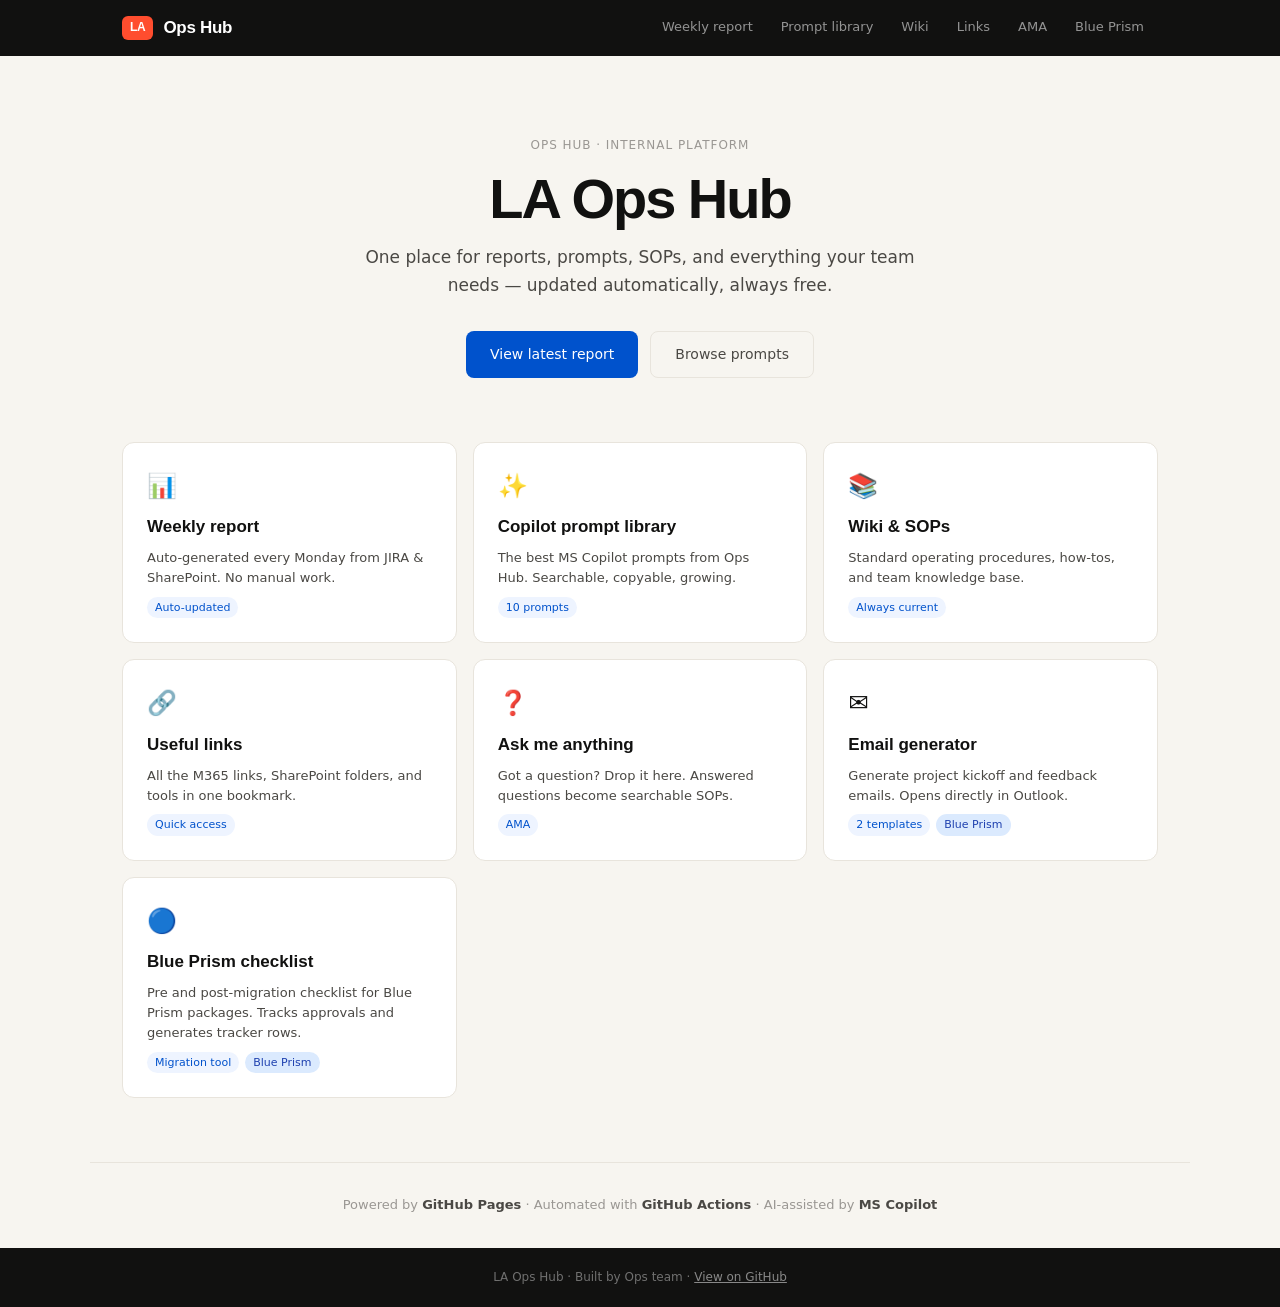
==== commit cf1269e9: "Add files via upload" ====
--- a/index.html
+++ b/index.html
@@ -6,7 +6,194 @@
 <title>LA Ops Hub</title>
 <link rel="preconnect" href="https://fonts.googleapis.com"/>
 <link href="https://fonts.googleapis.com/css2?family=Syne:wght@700;800&family=DM+Sans:wght@300;400;500&display=swap" rel="stylesheet"/>
-<link rel="stylesheet" href="assets/css/main.css"/>
+<style>*, *::before, *::after { box-sizing: border-box; margin: 0; padding: 0; }
+
+:root {
+  --ink: #111110;
+  --ink2: #4A4844;
+  --ink3: #9A9793;
+  --bg: #F7F5F0;
+  --card: #FFFFFF;
+  --line: #E8E4DC;
+  --accent: #0052CC;
+  --accent-bg: #EEF4FF;
+  --accent-dark: #003D99;
+  --green: #1B6B3A;
+  --green-bg: #E8F5EE;
+  --amber: #7A5000;
+  --amber-bg: #FFF8E6;
+  --serif: 'Syne', sans-serif;
+  --sans: 'DM Sans', system-ui, sans-serif;
+  --r: 12px;
+  --shadow: 0 1px 4px rgba(0,0,0,0.06), 0 4px 16px rgba(0,0,0,0.04);
+}
+
+body { font-family: var(--sans); background: var(--bg); color: var(--ink); font-size: 15px; line-height: 1.6; min-height: 100vh; display: flex; flex-direction: column; }
+
+/* NAV */
+.topnav { background: var(--ink); position: sticky; top: 0; z-index: 100; }
+.nav-inner { max-width: 1100px; margin: 0 auto; padding: 0 2rem; height: 56px; display: flex; align-items: center; gap: 2rem; }
+.nav-logo { display: flex; align-items: center; gap: 10px; color: white; text-decoration: none; font-family: var(--serif); font-size: 17px; font-weight: 700; letter-spacing: -0.3px; }
+.logo-pill { background: #FF4D2E; color: white; font-size: 12px; font-weight: 800; padding: 2px 8px; border-radius: 6px; }
+.nav-links { display: flex; gap: 0; margin-left: auto; }
+.nav-links a { color: rgba(255,255,255,0.55); text-decoration: none; font-size: 13px; padding: 0 14px; height: 56px; display: flex; align-items: center; transition: color 0.15s; border-bottom: 2px solid transparent; }
+.nav-links a:hover { color: white; }
+.nav-links a.active { color: white; border-bottom-color: #FF4D2E; }
+
+/* HERO */
+.hero { padding: 5rem 2rem 4rem; text-align: center; }
+.hero-inner { max-width: 600px; margin: 0 auto; }
+.eyebrow { font-size: 12px; font-weight: 500; color: var(--ink3); text-transform: uppercase; letter-spacing: 0.08em; margin-bottom: 1rem; }
+.hero h1 { font-family: var(--serif); font-size: 56px; font-weight: 800; color: var(--ink); letter-spacing: -2px; line-height: 1; margin-bottom: 1rem; }
+.hero-sub { font-size: 17px; color: var(--ink2); line-height: 1.65; margin-bottom: 2rem; }
+.hero-actions { display: flex; gap: 12px; justify-content: center; flex-wrap: wrap; }
+
+/* BUTTONS */
+.btn-primary { background: var(--accent); color: white; text-decoration: none; padding: 11px 24px; border-radius: 8px; font-family: var(--sans); font-size: 14px; font-weight: 500; transition: opacity 0.15s; display: inline-flex; align-items: center; gap: 6px; border: none; cursor: pointer; }
+.btn-primary:hover { opacity: 0.88; }
+.btn-ghost { background: transparent; color: var(--ink2); text-decoration: none; padding: 11px 24px; border-radius: 8px; font-size: 14px; font-weight: 500; border: 1px solid var(--line); transition: border-color 0.15s; display: inline-flex; align-items: center; gap: 6px; cursor: pointer; font-family: var(--sans); }
+.btn-ghost:hover { border-color: var(--ink3); }
+.btn-green { background: var(--green); color: white; }
+
+/* CARDS */
+.cards-section { padding: 0 2rem 4rem; max-width: 1100px; margin: 0 auto; width: 100%; }
+.cards { display: grid; grid-template-columns: repeat(auto-fill, minmax(280px, 1fr)); gap: 16px; }
+.hub-card { background: var(--card); border: 1px solid var(--line); border-radius: var(--r); padding: 1.5rem; text-decoration: none; color: inherit; display: flex; flex-direction: column; gap: 8px; transition: box-shadow 0.15s, border-color 0.15s, transform 0.15s; }
+.hub-card:hover { box-shadow: var(--shadow); border-color: #C5BFB5; transform: translateY(-2px); }
+.card-icon { font-size: 24px; }
+.card-title { font-family: var(--serif); font-size: 17px; font-weight: 700; color: var(--ink); }
+.card-desc { font-size: 13px; color: var(--ink2); line-height: 1.55; flex: 1; }
+.card-tag { font-size: 11px; font-weight: 500; color: var(--accent); background: var(--accent-bg); padding: 2px 8px; border-radius: 20px; align-self: flex-start; }
+
+/* PAGE HEADER */
+.page-header { padding: 3rem 2rem 2rem; max-width: 1100px; margin: 0 auto; border-bottom: 1px solid var(--line); margin-bottom: 2rem; }
+.page-header h1 { font-family: var(--serif); font-size: 36px; font-weight: 800; letter-spacing: -1px; margin-bottom: 6px; }
+.page-header p { color: var(--ink2); font-size: 15px; }
+.page-content { max-width: 1100px; margin: 0 auto; padding: 0 2rem 4rem; }
+
+/* REPORT */
+.report-meta { display: flex; gap: 1.5rem; flex-wrap: wrap; margin-bottom: 2rem; }
+.meta-badge { font-size: 12px; font-weight: 500; padding: 4px 12px; border-radius: 20px; background: var(--green-bg); color: var(--green); }
+.meta-badge.amber { background: var(--amber-bg); color: var(--amber); }
+.report-grid { display: grid; grid-template-columns: repeat(auto-fill, minmax(220px, 1fr)); gap: 14px; margin-bottom: 2.5rem; }
+.stat-card { background: var(--card); border: 1px solid var(--line); border-radius: var(--r); padding: 1.25rem; }
+.stat-label { font-size: 12px; color: var(--ink3); font-weight: 500; text-transform: uppercase; letter-spacing: 0.05em; margin-bottom: 6px; }
+.stat-num { font-family: var(--serif); font-size: 40px; font-weight: 800; letter-spacing: -2px; color: var(--ink); line-height: 1; }
+.stat-note { font-size: 12px; color: var(--ink3); margin-top: 4px; }
+.report-section { background: var(--card); border: 1px solid var(--line); border-radius: var(--r); padding: 1.5rem; margin-bottom: 1.25rem; }
+.report-section h2 { font-family: var(--serif); font-size: 18px; font-weight: 700; margin-bottom: 1rem; }
+.report-table { width: 100%; border-collapse: collapse; font-size: 13px; }
+.report-table th { text-align: left; font-size: 11px; font-weight: 600; color: var(--ink3); text-transform: uppercase; letter-spacing: 0.05em; padding: 0 12px 8px 0; border-bottom: 1px solid var(--line); }
+.report-table td { padding: 10px 12px 10px 0; border-bottom: 1px solid var(--line); color: var(--ink2); vertical-align: top; }
+.report-table tr:last-child td { border-bottom: none; }
+.status-pill { font-size: 11px; font-weight: 600; padding: 2px 10px; border-radius: 20px; display: inline-block; }
+.status-pill.done { background: var(--green-bg); color: var(--green); }
+.status-pill.progress { background: var(--accent-bg); color: var(--accent); }
+.status-pill.blocked { background: #FDE8E4; color: #7A1E10; }
+.status-pill.todo { background: var(--amber-bg); color: var(--amber); }
+.blockers-list { list-style: none; display: flex; flex-direction: column; gap: 10px; }
+.blocker-item { display: flex; gap: 10px; align-items: flex-start; }
+.blocker-dot { width: 8px; height: 8px; border-radius: 50%; background: #E24B4A; flex-shrink: 0; margin-top: 5px; }
+.blocker-text { font-size: 13px; color: var(--ink2); }
+.action-list { list-style: none; display: flex; flex-direction: column; gap: 8px; }
+.action-item { font-size: 13px; color: var(--ink2); display: flex; gap: 8px; align-items: flex-start; }
+.action-item::before { content: '→'; color: var(--accent); flex-shrink: 0; font-weight: 500; }
+
+/* WIKI */
+.wiki-grid { display: grid; grid-template-columns: 220px 1fr; gap: 2rem; }
+.wiki-nav { background: var(--card); border: 1px solid var(--line); border-radius: var(--r); padding: 1rem; height: fit-content; position: sticky; top: 72px; }
+.wiki-nav-title { font-size: 11px; font-weight: 600; color: var(--ink3); text-transform: uppercase; letter-spacing: 0.06em; margin-bottom: 10px; padding: 0 8px; }
+.wiki-nav a { display: block; padding: 7px 8px; font-size: 13px; color: var(--ink2); text-decoration: none; border-radius: 6px; transition: background 0.12s; }
+.wiki-nav a:hover, .wiki-nav a.active { background: var(--bg); color: var(--ink); }
+.wiki-section { background: var(--card); border: 1px solid var(--line); border-radius: var(--r); padding: 1.75rem; margin-bottom: 1.25rem; }
+.wiki-section h2 { font-family: var(--serif); font-size: 20px; font-weight: 700; margin-bottom: 1rem; padding-bottom: 10px; border-bottom: 1px solid var(--line); }
+.wiki-section h3 { font-size: 14px; font-weight: 500; color: var(--ink); margin: 1.25rem 0 6px; }
+.wiki-section p { font-size: 13px; color: var(--ink2); line-height: 1.7; margin-bottom: 10px; }
+.wiki-section ul { list-style: none; display: flex; flex-direction: column; gap: 6px; margin-bottom: 10px; }
+.wiki-section ul li { font-size: 13px; color: var(--ink2); display: flex; gap: 8px; }
+.wiki-section ul li::before { content: '•'; color: var(--ink3); flex-shrink: 0; }
+.sop-steps { counter-reset: steps; list-style: none; display: flex; flex-direction: column; gap: 10px; }
+.sop-step { counter-increment: steps; display: flex; gap: 12px; align-items: flex-start; font-size: 13px; color: var(--ink2); }
+.sop-step::before { content: counter(steps); background: var(--accent); color: white; font-size: 11px; font-weight: 700; width: 20px; height: 20px; border-radius: 50%; display: flex; align-items: center; justify-content: center; flex-shrink: 0; margin-top: 1px; }
+
+/* LINKS */
+.links-grid { display: grid; grid-template-columns: repeat(auto-fill, minmax(260px, 1fr)); gap: 14px; margin-bottom: 2rem; }
+.link-group-title { font-family: var(--serif); font-size: 15px; font-weight: 700; margin-bottom: 1rem; color: var(--ink3); text-transform: uppercase; letter-spacing: 0.04em; font-size: 12px; grid-column: 1 / -1; margin-top: 1rem; }
+.link-card { background: var(--card); border: 1px solid var(--line); border-radius: var(--r); padding: 1.25rem; text-decoration: none; color: inherit; display: flex; flex-direction: column; gap: 6px; transition: box-shadow 0.15s, transform 0.12s; }
+.link-card:hover { box-shadow: var(--shadow); transform: translateY(-2px); }
+.link-card-icon { font-size: 22px; }
+.link-card-title { font-size: 14px; font-weight: 500; color: var(--ink); }
+.link-card-desc { font-size: 12px; color: var(--ink3); }
+.link-card-url { font-size: 11px; color: var(--accent); margin-top: 4px; }
+
+/* AMA */
+.ama-form { background: var(--card); border: 1px solid var(--line); border-radius: var(--r); padding: 1.5rem; margin-bottom: 2rem; }
+.ama-form h2 { font-family: var(--serif); font-size: 18px; font-weight: 700; margin-bottom: 1rem; }
+.form-row { margin-bottom: 12px; }
+.form-row label { display: block; font-size: 12px; font-weight: 500; color: var(--ink2); margin-bottom: 5px; text-transform: uppercase; letter-spacing: 0.05em; }
+.form-row input, .form-row textarea, .form-row select { width: 100%; padding: 10px 14px; border: 1px solid var(--line); border-radius: 8px; font-family: var(--sans); font-size: 14px; color: var(--ink); background: var(--bg); outline: none; transition: border-color 0.15s; }
+.form-row input:focus, .form-row textarea:focus { border-color: var(--accent); }
+.form-row textarea { min-height: 80px; resize: vertical; }
+.qa-list { display: flex; flex-direction: column; gap: 14px; }
+.qa-card { background: var(--card); border: 1px solid var(--line); border-radius: var(--r); padding: 1.5rem; }
+.qa-q { font-size: 15px; font-weight: 500; color: var(--ink); margin-bottom: 10px; display: flex; gap: 10px; }
+.qa-q::before { content: 'Q'; background: var(--amber-bg); color: var(--amber); font-size: 11px; font-weight: 700; width: 20px; height: 20px; border-radius: 50%; display: flex; align-items: center; justify-content: center; flex-shrink: 0; margin-top: 2px; }
+.qa-a { font-size: 13px; color: var(--ink2); line-height: 1.7; display: flex; gap: 10px; }
+.qa-a::before { content: 'A'; background: var(--green-bg); color: var(--green); font-size: 11px; font-weight: 700; width: 20px; height: 20px; border-radius: 50%; display: flex; align-items: center; justify-content: center; flex-shrink: 0; margin-top: 2px; }
+.qa-meta { font-size: 11px; color: var(--ink3); margin-top: 10px; }
+
+/* POWERED BY + FOOTER */
+.powered-by { text-align: center; padding: 2rem; color: var(--ink3); font-size: 13px; border-top: 1px solid var(--line); max-width: 1100px; margin: 0 auto; width: 100%; }
+.powered-by strong { color: var(--ink2); }
+.footer { background: var(--ink); color: rgba(255,255,255,0.4); text-align: center; padding: 1.25rem; font-size: 12px; margin-top: auto; }
+.footer a { color: rgba(255,255,255,0.5); }
+
+/* PROMPTS (reuse from library) */
+.prompt-filters { display: flex; gap: 8px; flex-wrap: wrap; margin-bottom: 1.5rem; align-items: center; }
+.search-wrap { position: relative; flex: 1; min-width: 200px; max-width: 300px; }
+.search-wrap svg { position: absolute; left: 10px; top: 50%; transform: translateY(-50%); width: 15px; height: 15px; stroke: var(--ink3); fill: none; stroke-width: 2; pointer-events: none; }
+.search-wrap input { width: 100%; padding: 8px 12px 8px 32px; border: 1px solid var(--line); border-radius: 20px; font-family: var(--sans); font-size: 13px; color: var(--ink); background: var(--card); outline: none; }
+.search-wrap input:focus { border-color: var(--accent); }
+.chip { font-size: 12px; font-weight: 500; padding: 5px 14px; border-radius: 20px; border: 1px solid var(--line); background: var(--card); color: var(--ink2); cursor: pointer; transition: all 0.12s; }
+.chip:hover { border-color: var(--accent); color: var(--accent); }
+.chip.active { background: var(--accent); color: white; border-color: var(--accent); }
+.prompt-grid { display: grid; grid-template-columns: repeat(auto-fill, minmax(300px, 1fr)); gap: 14px; }
+.prompt-card { background: var(--card); border: 1px solid var(--line); border-radius: var(--r); padding: 1.25rem; display: flex; flex-direction: column; gap: 10px; }
+.prompt-app { font-size: 11px; font-weight: 600; padding: 3px 10px; border-radius: 20px; letter-spacing: 0.03em; text-transform: uppercase; display: inline-block; }
+.app-outlook { background: var(--accent-bg); color: var(--accent); }
+.app-teams { background: #F0EEFF; color: #2D1B8A; }
+.app-excel { background: var(--green-bg); color: var(--green); }
+.app-word { background: var(--accent-bg); color: #003580; }
+.app-powerpoint { background: #FDE8E4; color: #7A1E10; }
+.app-copilot { background: #E0F4F1; color: #0D4A42; }
+.prompt-title { font-size: 14px; font-weight: 500; color: var(--ink); }
+.prompt-box { background: var(--bg); border: 1px solid var(--line); border-radius: 6px; padding: 10px 12px; font-size: 12px; color: var(--ink2); line-height: 1.65; font-family: 'Courier New', monospace; }
+.prompt-box .hl { color: var(--accent); font-weight: 600; }
+.prompt-footer { display: flex; align-items: center; gap: 6px; flex-wrap: wrap; }
+.ptag { font-size: 11px; padding: 2px 8px; border-radius: 20px; background: var(--bg); color: var(--ink3); border: 1px solid var(--line); }
+.copy-btn { margin-top: 4px; width: 100%; padding: 7px; border: 1px solid var(--line); background: none; font-family: var(--sans); font-size: 12px; font-weight: 500; color: var(--ink2); border-radius: 6px; cursor: pointer; transition: all 0.12s; display: flex; align-items: center; justify-content: center; gap: 5px; }
+.copy-btn:hover { background: var(--accent); color: white; border-color: var(--accent); }
+.copy-btn.copied { background: var(--green-bg); color: var(--green); border-color: #A5D6A7; }
+
+/* EMAIL GENERATOR */
+.email-cards { display: grid; grid-template-columns: repeat(auto-fill, minmax(280px, 1fr)); gap: 16px; margin-bottom: 2rem; }
+.email-card { background: var(--card); border: 1px solid var(--line); border-radius: var(--r); padding: 1.5rem; }
+.email-card h2 { font-family: var(--serif); font-size: 17px; font-weight: 700; margin-bottom: 6px; }
+.email-card p { font-size: 13px; color: var(--ink2); margin-bottom: 1.25rem; }
+.eform { display: grid; gap: 10px; }
+.eform-2col { display: grid; grid-template-columns: 1fr 1fr; gap: 10px; }
+.eform label { font-size: 11px; font-weight: 600; color: var(--ink2); display: block; margin-bottom: 4px; text-transform: uppercase; letter-spacing: 0.05em; }
+.eform input, .eform select { width: 100%; padding: 8px 12px; border: 1px solid var(--line); border-radius: 8px; font-family: var(--sans); font-size: 13px; color: var(--ink); background: var(--bg); outline: none; }
+.eform input:focus { border-color: var(--accent); }
+.eform-section { border-top: 1px solid var(--line); padding-top: 10px; font-size: 11px; font-weight: 600; color: var(--ink3); text-transform: uppercase; letter-spacing: 0.06em; }
+
+@media (max-width: 700px) {
+  .hero h1 { font-size: 36px; }
+  .nav-links { display: none; }
+  .wiki-grid { grid-template-columns: 1fr; }
+  .eform-2col { grid-template-columns: 1fr; }
+}
+</style>
 </head>
 <body>
 <nav class="topnav">
